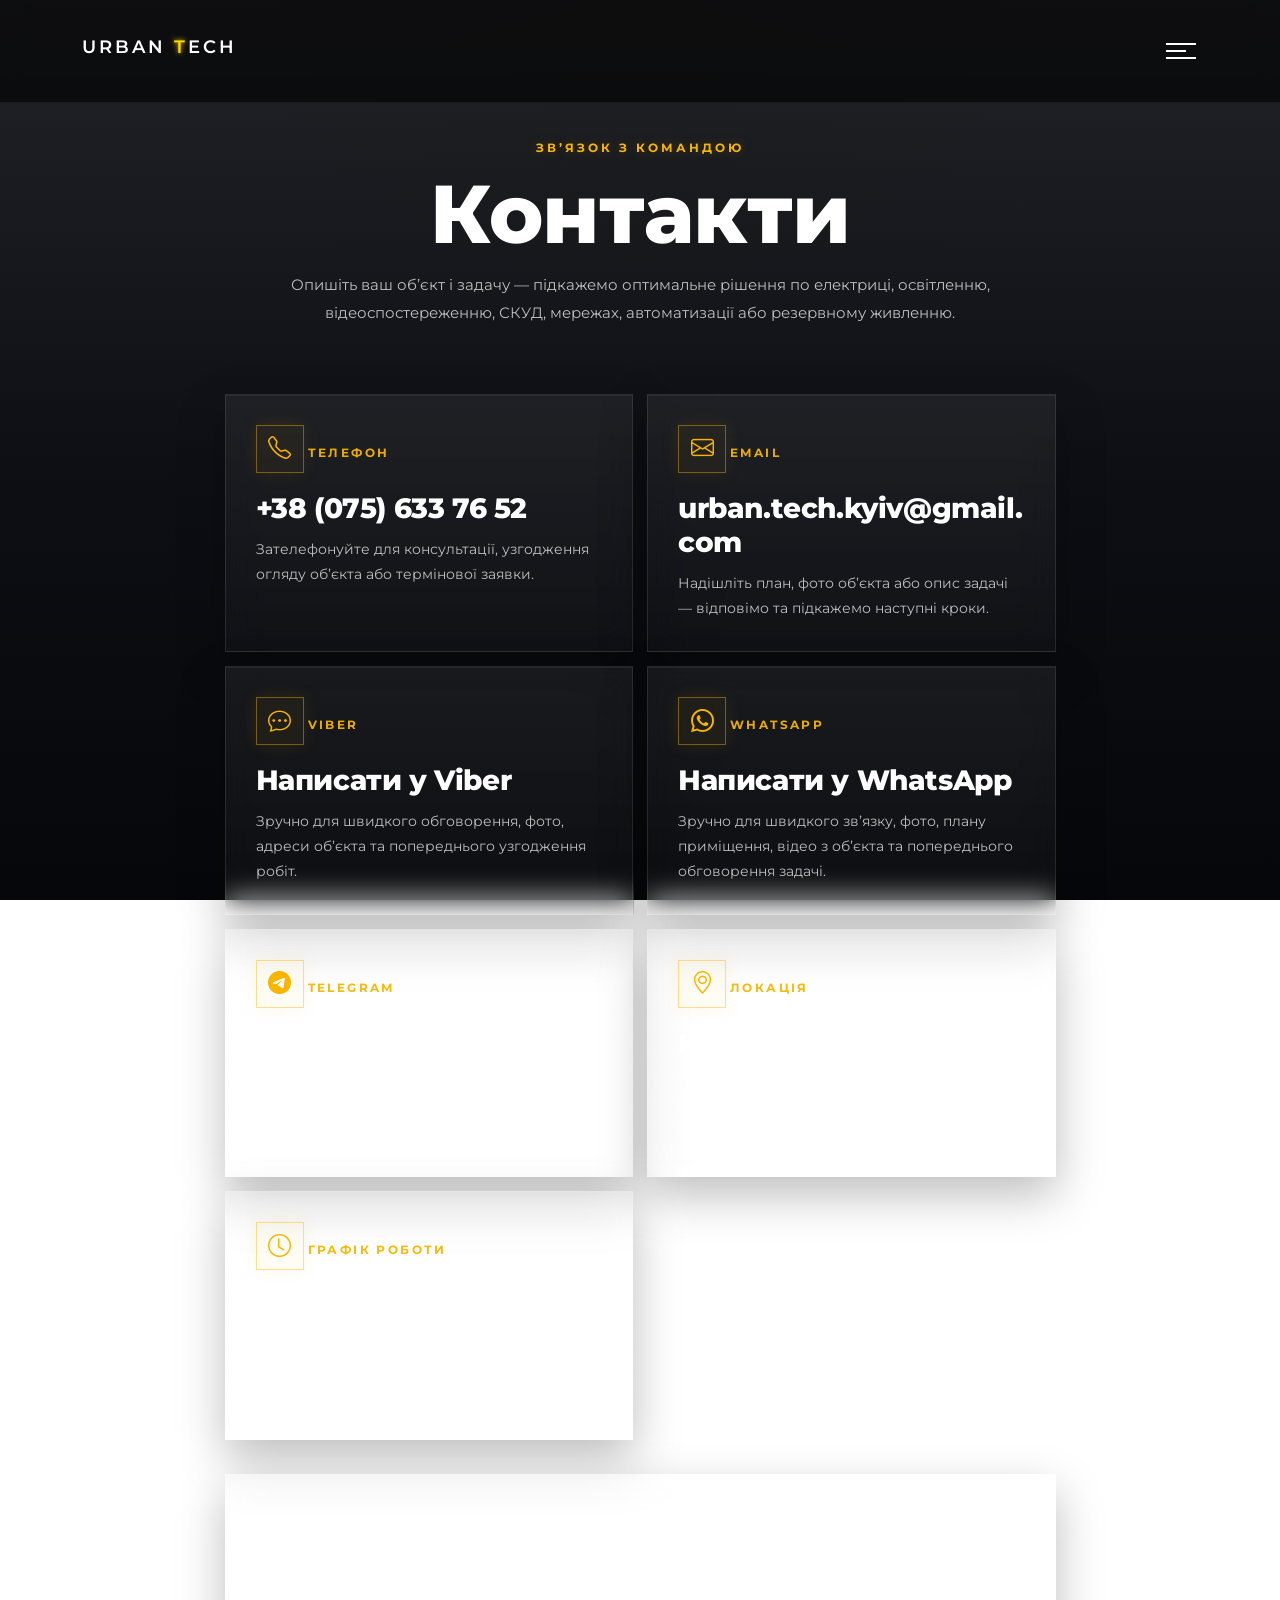
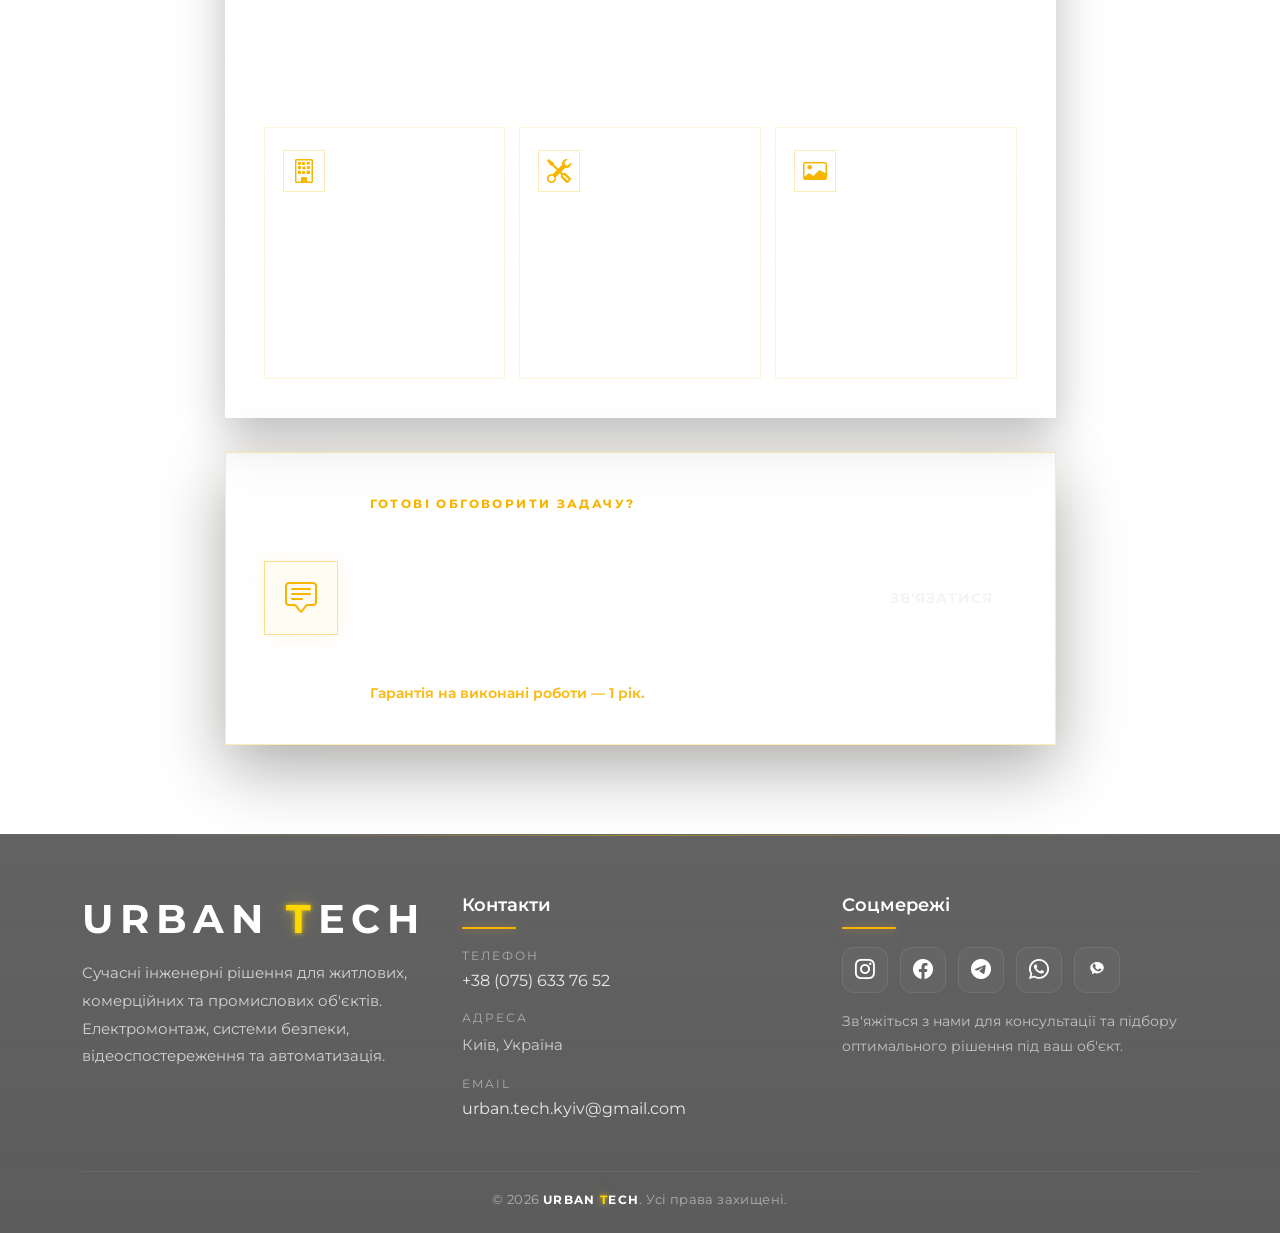
==== contacts.html @ b5782485 "Add files via upload" ====
<!doctype html>
<html lang="uk">

<head>
  <title>Контакти Urban Tech — електромонтаж, безпека, відео, СКУД у Києві</title>
  <meta charset="utf-8">
  <meta name="viewport" content="width=device-width, initial-scale=1, shrink-to-fit=no">
  <meta name="description" content="Контакти Urban Tech: телефон, Viber, WhatsApp, Telegram, email, графік роботи. Електромонтаж, освітлення, резервне живлення, відеоспостереження, СКУД, мережі у Києві та області.">
  <link rel="preconnect" href="https://fonts.googleapis.com">
  <link rel="preconnect" href="https://fonts.gstatic.com" crossorigin>
  <link href="https://fonts.googleapis.com/css2?family=Montserrat:ital,wght@0,100..900;1,100..900&display=swap" rel="stylesheet">
  <link rel="stylesheet" href="https://stackpath.bootstrapcdn.com/font-awesome/4.7.0/css/font-awesome.min.css">
  <link href="https://cdn.jsdelivr.net/npm/bootstrap@5.3.8/dist/css/bootstrap.min.css" rel="stylesheet"
    integrity="sha384-sRIl4kxILFvY47J16cr9ZwB07vP4J8+LH7qKQnuqkuIAvNWLzeN8tE5YBujZqJLB" crossorigin="anonymous">
  <link rel="stylesheet" href="https://cdn.jsdelivr.net/npm/bootstrap-icons@1.11.3/font/bootstrap-icons.min.css">
  <link rel="stylesheet" href="css/style.css">

  <script type="application/ld+json">
  {
    "@context": "https://schema.org",
    "@type": "ContactPage",
    "name": "Контакти Urban Tech",
    "description": "Контакти Urban Tech: електромонтаж, системи безпеки, відеоспостереження, СКУД, мережі та автоматизація у Києві та області.",
    "mainEntity": {
      "@type": "LocalBusiness",
      "name": "Urban Tech",
      "telephone": "+380756337652",
      "email": "urban.tech.kyiv@gmail.com",
      "areaServed": "Київ та область",
      "address": {
        "@type": "PostalAddress",
        "addressLocality": "Київ",
        "addressCountry": "UA"
      }
    }
  }
  </script>
</head>
<body class="hero-wrap contact-body">
  <!-- Preloader -->
  <div id="preloader">
    <a href="index.html" class="logo-text">URBAN <span class="highlight">T</span>ECH</a>
    <div class="loader"></div>

    <div class="preloader-text">Завантаження...</div>
    <div class="preloader-subtext">Дякуємо за очікування та довіру до нашого сервісу</div>
  </div>

  <nav id="ut-main-nav" role="navigation">
    <a href="#" class="js-ut-nav-toggle ut-nav-toggle active" aria-label="Закрити меню"><i></i></a>
    <div class="js-fullheight ut-table">
      <div class="ut-table-cell js-fullheight">
        <div class="row no-gutters">
          <div class="col-md-12 text-center">
            <a href="index.html" class="logo-text">URBAN <span class="highlight">T</span>ECH</a>
            <ul>
              <li><a href="index.html"><span>Головна</span></a></li>
              <li><a href="services.html"><span>Наші послуги</span></a></li>
              <li><a href="porady-zamovnyku.html"><span>Поради замовнику</span></a></li>
              <li><a href="#"><span>Прайс лист</span></a></li>
              <li><a href="faq.html"><span>FAQ</span></a></li>
              <li class="active"><a href="contacts.html"><span>Контакти</span></a></li>
            </ul>
          </div>
        </div>
      </div>
    </div>
  </nav>

  <header>
    <div class="container">
      <div class="ut-navbar">
        <a href="index.html" class="logo-text">URBAN <span class="highlight">T</span>ECH</a>
      </div>
      <a href="#" class="js-ut-nav-toggle ut-nav-toggle" aria-label="Відкрити меню"><i></i></a>
    </div>
  </header>

  <main class="contact-main">
    <section class="contact-hero-section">
      <div class="container">
        <div class="row justify-content-center">
          <div class="col-12 col-lg-10 col-xl-9 text-center hero-info-wrap services-info-wrap">
            <p class="services-kicker">Зв’язок з командою</p>
            <h1 class="services-title">Контакти</h1>
            <p class="services-lead">
              Опишіть ваш об’єкт і задачу — підкажемо оптимальне рішення по електриці, освітленню,
              відеоспостереженню, СКУД, мережах, автоматизації або резервному живленню.
            </p>
          </div>
        </div>
      </div>
    </section>

    <section class="contact-content-section">
      <div class="container">
        <div class="row justify-content-center">
          <div class="col-12 col-lg-10 col-xl-9">
            <div class="contact-grid">
              <a href="tel:+380756337652" class="contact-card glass-card">
                <div class="ut-card-icon"><i class="bi bi-telephone"></i></div>
                <span>Телефон</span>
                <h2>+38 (075) 633 76 52</h2>
                <p>Зателефонуйте для консультації, узгодження огляду об’єкта або термінової заявки.</p>
              </a>

              <a href="mailto:urban.tech.kyiv@gmail.com" class="contact-card glass-card">
                <div class="ut-card-icon"><i class="bi bi-envelope"></i></div>
                <span>Email</span>
                <h2>urban.tech.kyiv@gmail.com</h2>
                <p>Надішліть план, фото об’єкта або опис задачі — відповімо та підкажемо наступні кроки.</p>
              </a>

              <a href="viber://chat?number=%2B380756337652" class="contact-card glass-card">
                <div class="ut-card-icon"><i class="bi bi-chat-dots"></i></div>
                <span>Viber</span>
                <h2>Написати у Viber</h2>
                <p>Зручно для швидкого обговорення, фото, адреси об’єкта та попереднього узгодження робіт.</p>
              </a>

              <a href="https://wa.me/380756337652" class="contact-card glass-card">
                <div class="ut-card-icon"><i class="bi bi-whatsapp"></i></div>
                <span>WhatsApp</span>
                <h2>Написати у WhatsApp</h2>
                <p>Зручно для швидкого зв’язку, фото, плану приміщення, відео з об’єкта та попереднього обговорення задачі.</p>
              </a>

              <a href="https://t.me/" class="contact-card glass-card">
                <div class="ut-card-icon"><i class="bi bi-telegram"></i></div>
                <span>Telegram</span>
                <h2>Написати в Telegram</h2>
                <p>Можна коротко описати задачу і прикріпити фото, план приміщення або список потрібних робіт.</p>
              </a>

              <div class="contact-card glass-card">
                <div class="ut-card-icon"><i class="bi bi-geo-alt"></i></div>
                <span>Локація</span>
                <h2>Київ та область</h2>
                <p>Працюємо з житловими, комерційними, складськими, медичними та технічними об’єктами.</p>
              </div>

              <div class="contact-card glass-card">
                <div class="ut-card-icon"><i class="bi bi-clock"></i></div>
                <span>Графік роботи</span>
                <h2>Пн–Пт</h2>
                <p>Планові роботи, консультації та виїзди — за узгодженням. Сб–Нд — тільки термінові заявки або роботи за завчасним плануванням.</p>
              </div>
            </div>

            <div class="contact-prep-card glass-card">
              <div class="section-head text-center">
                <h2>Що написати для швидкої консультації</h2>
                <p>Чим більше вихідної інформації ви дасте, тим точніше ми підкажемо рішення, порядок робіт і приблизний обсяг.</p>
              </div>

              <div class="contact-prep-grid">
                <div>
                  <i class="bi bi-building"></i>
                  <h3>Тип об’єкта</h3>
                  <p>Квартира, будинок, офіс, магазин, склад, клініка або інше приміщення.</p>
                </div>
                <div>
                  <i class="bi bi-tools"></i>
                  <h3>Що потрібно зробити</h3>
                  <p>Електрика, освітлення, LED, відео, СКУД, мережі, ОС/ПС, Smart Home або резервне живлення.</p>
                </div>
                <div>
                  <i class="bi bi-card-image"></i>
                  <h3>Фото або план</h3>
                  <p>За можливості надішліть фото, план приміщення або короткий список побажань.</p>
                </div>
              </div>
            </div>

            <div class="ut-consult-card advice-cta-card">
              <div class="ut-consult-icon"><i class="bi bi-chat-square-text"></i></div>
              <div class="ut-consult-text">
                <span>Готові обговорити задачу?</span>
                <h2>Зв’яжіться з нами зручним способом</h2>
                <p>Підкажемо, що краще передбачити на вашому об’єкті та як зробити систему зручною в експлуатації.</p>
                <p class="ut-consult-note">Гарантія на виконані роботи — 1 рік.</p>
              </div>
              <div class="ut-consult-action">
                <a href="#" class="bttn-more bttn-more--clean" data-contact-open>Зв'язатися</a>
              </div>
            </div>

          </div>
        </div>
      </div>
    </section>
  </main>

  <div class="ut-contact-modal" id="utContactModal" aria-hidden="true">
    <div class="ut-contact-modal__backdrop" data-contact-close></div>
    <div class="ut-contact-modal__dialog" role="dialog" aria-modal="true" aria-labelledby="utContactTitle">
      <button type="button" class="ut-contact-modal__close" data-contact-close aria-label="Закрити">×</button>
      <p class="ut-contact-modal__kicker"><span class="brand-logo-text">URBAN <span class="highlight">T</span>ECH</span></p>
      <h2 id="utContactTitle">Зв'язатися з нами</h2>
      <p class="ut-contact-modal__lead">
        Напишіть або зателефонуйте — підкажемо оптимальне рішення під ваш об’єкт.
      </p>

      <div class="ut-contact-list">
        <a href="tel:+380756337652" class="ut-contact-item">
          <i class="bi bi-telephone"></i>
          <span><strong>Телефон</strong>+38 (075) 633 76 52</span>
        </a>
        <a href="mailto:urban.tech.kyiv@gmail.com" class="ut-contact-item">
          <i class="bi bi-envelope"></i>
          <span><strong>Email</strong>urban.tech.kyiv@gmail.com</span>
        </a>
        <a href="https://t.me/" class="ut-contact-item">
          <i class="bi bi-telegram"></i>
          <span><strong>Telegram</strong>Написати в Telegram</span>
        </a>
        <a href="https://wa.me/380756337652" class="ut-contact-item">
          <i class="bi bi-whatsapp"></i>
          <span><strong>WhatsApp</strong>Написати у WhatsApp</span>
        </a>
        <a href="viber://chat?number=%2B380756337652" class="ut-contact-item">
          <i class="bi bi-chat-dots"></i>
          <span><strong>Viber</strong>Написати у Viber</span>
        </a>
      </div>

      <p class="ut-contact-modal__note">Київ та область · Електромонтаж · Безпека · Автоматизація</p>
    </div>
  </div>

  <footer class="footer-urban text-white">
    <div class="container">
      <div class="row gy-4 align-items-start">

        <div class="col-12 col-lg-4">
          <div class="footer-brand-wrap">
            <h3 class="footer-brand mb-3"><span class="brand-logo-text">URBAN <span class="highlight">T</span>ECH</span></h3>
            <p class="footer-text mb-0">
              Сучасні інженерні рішення для житлових, комерційних та промислових об'єктів.
              Електромонтаж, системи безпеки, відеоспостереження та автоматизація.
            </p>
          </div>
        </div>

        <div class="col-12 col-md-6 col-lg-4">
          <h5 class="footer-title">Контакти</h5>

          <div class="footer-contact-item">
            <span class="footer-label">Телефон</span>
            <a href="tel:+380756337652" class="footer-link">+38 (075) 633 76 52</a>
          </div>

          <div class="footer-contact-item">
            <span class="footer-label">Адреса</span>
            <p class="footer-text mb-0">Київ, Україна</p>
          </div>

          <div class="footer-contact-item">
            <span class="footer-label">Email</span>
            <a href="mailto:urban.tech.kyiv@gmail.com" class="footer-link">urban.tech.kyiv@gmail.com</a>
          </div>
        </div>

        <div class="col-12 col-md-6 col-lg-4">
          <h5 class="footer-title">Соцмережі</h5>

          <div class="footer-socials">
            <a href="#" class="footer-social" aria-label="Instagram">
              <i class="bi bi-instagram"></i>
            </a>

            <a href="#" class="footer-social" aria-label="Facebook">
              <i class="bi bi-facebook"></i>
            </a>

            <a href="https://t.me/" class="footer-social" aria-label="Telegram">
              <i class="bi bi-telegram"></i>
            </a>

            <a href="https://wa.me/380756337652" class="footer-social" aria-label="WhatsApp">
              <i class="bi bi-whatsapp"></i>
            </a>

            <a href="viber://chat?number=%2B380756337652" class="footer-social footer-social--viber" aria-label="Viber">
              <svg class="viber-svg" viewBox="0 0 24 24" aria-hidden="true" focusable="false">
                <path d="M12 3.2c-4.1 0-7.4 2.8-7.4 6.3 0 1.8.9 3.4 2.3 4.5l-.5 2.6 2.8-1.4c.9.3 1.8.5 2.8.5 4.1 0 7.4-2.8 7.4-6.3S16.1 3.2 12 3.2Zm3.8 9.1c-.2.5-.9 1.1-1.5 1.2-.4.1-.9.1-2.5-.6-2.1-.9-3.5-3.1-3.6-3.2-.1-.1-.9-1.2-.9-2.3s.6-1.6.8-1.8c.2-.2.4-.3.6-.3h.5c.2 0 .4 0 .6.5.2.5.7 1.7.8 1.8.1.2.1.3 0 .5-.1.2-.2.3-.4.5-.2.2-.3.3-.2.5.1.2.6 1 1.2 1.5.8.7 1.5.9 1.8 1 .2.1.4.1.6-.1.2-.2.6-.7.8-1 .2-.2.4-.2.6-.1.2.1 1.5.7 1.7.8.3.2.3.3.3.4 0 .1 0 .4-.2.8Z" />
              </svg>
            </a>
          </div>

          <p class="footer-note mt-3 mb-0">
            Зв'яжіться з нами для консультації та підбору оптимального рішення під ваш об'єкт.
          </p>
        </div>

      </div>

      <div class="footer-bottom text-center">
        <p class="mb-0">
          © 2026 <span class="brand-logo-text brand-logo-text--inline">URBAN <span class="highlight">T</span>ECH</span>. Усі права захищені.
        </p>
      </div>
    </div>
  </footer>

  <script src="js/jquery.min.js"></script>
  <script src="js/popper.js"></script>
  <script src="js/bootstrap.min.js"></script>
  <script src="js/main.js"></script>
</body>

</html>
---- css/style.css ----
main{
  padding-top: clamp(70px,6vw,100px);
}
 
/* ### SERVICES-MENNU### */
.services-nav {
  width: 100%;
  margin: 0 auto 40px;
  padding: 0 20px;
}

.services-nav__inner {
  position: relative;
  display: flex;
  justify-content: center;
  flex-wrap: wrap;
  gap: 34px;
  padding: 0 0 18px;
}

/* затухающая нижняя линия */
.services-nav__inner::after {
  content: "";
  position: absolute;
  left: 50%;
  bottom: 0;
  transform: translateX(-50%);
  width: min(1100px, 100%);
  height: 1px;
  background: linear-gradient(
    90deg,
    rgba(255, 255, 255, 0) 0%,
    rgba(255, 255, 255, 0.08) 10%,
    rgba(255, 255, 255, 0.16) 22%,
    rgba(120, 170, 255, 0.28) 50%,
    rgba(255, 255, 255, 0.16) 78%,
    rgba(255, 255, 255, 0.08) 90%,
    rgba(255, 255, 255, 0) 100%
  );
  pointer-events: none;
}

.services-nav__link {
  position: relative;
  display: inline-block;
  padding: 0 0 8px;
  color: rgba(255, 255, 255, 0.72);
  text-decoration: none;
  font-size: 16px;
  line-height: 1.2;
  letter-spacing: 0.2px;
  transition: color 0.3s ease;
}

.services-nav__link:hover {
  color: #ffffff;
}

.services-nav__link::after {
  content: "";
  position: absolute;
  left: 50%;
  bottom: -18px;
  transform: translateX(-50%);
  width: 0;
  height: 2px;
  border-radius: 999px;
  background: linear-gradient(
    90deg,
    rgba(62, 166, 255, 0) 0%,
    #f8b500 50%,
    rgba(62, 166, 255, 0) 100%
  );
  box-shadow: 0 0 14px rgba(62, 166, 255, 0.25);
  transition: width 0.32s ease;
}

.services-nav__link:hover::after,
.services-nav__link.active::after {
  width: 120%;
}

.services-nav__link.active {
  color: #ffffff;
}

@media (max-width: 768px) {
  .services-nav {
    padding: 0 12px;
    margin-bottom: 28px;
  }

  .services-nav__inner {
    justify-content: flex-start;
    flex-wrap: nowrap;
    gap: 22px;
    overflow-x: auto;
    padding-bottom: 16px;
    scrollbar-width: none;
  }

  .services-nav__inner::-webkit-scrollbar {
    display: none;
  }

  .services-nav__link {
    white-space: nowrap;
    font-size: 14px;
  }
}

/* ###FOOTER###*/
.footer-urban {
  position: relative;
  padding: 60px 0 24px;
  background:
    linear-gradient(180deg, rgba(0, 0, 0, 0.616), rgba(2, 2, 2, 0.644));
  border-top: 1px solid rgba(255, 255, 255, 0.08);
  overflow: hidden;
}

.footer-urban::before {
  content: "";
  position: absolute;
  top: 0;
  left: 50%;
  transform: translateX(-50%);
  width: min(1100px, 100%);
  height: 1px;
  background: linear-gradient(
    90deg,
    rgba(248, 181, 0, 0) 0%,
    rgba(248, 181, 0, 0.1) 20%,
    rgba(248, 181, 0, 0.45) 50%,
    rgba(248, 181, 0, 0.1) 80%,
    rgba(248, 181, 0, 0) 100%
  );
}

.footer-brand {
  font-size: clamp(28px, 4vw, 40px);
  font-weight: 700;
  letter-spacing: 1px;
  margin: 0;
  color: #ffffff;
}

.footer-title {
  font-size: 18px;
  font-weight: 600;
  margin-bottom: 18px;
  color: #ffffff;
  position: relative;
}

.footer-title::after {
  content: "";
  display: block;
  width: 54px;
  height: 2px;
  margin-top: 10px;
  border-radius: 2px;
  background: #f8b500;
  box-shadow:
    0 0 8px rgba(248, 181, 0, 0.45),
    0 0 16px rgba(248, 181, 0, 0.2);
}

.footer-text {
  font-size: 15px;
  line-height: 1.85;
  color: rgba(255, 255, 255, 0.72);
}

.footer-contact-item {
  margin-bottom: 16px;
}

.footer-label {
  display: block;
  margin-bottom: 4px;
  font-size: 12px;
  letter-spacing: 2px;
  text-transform: uppercase;
  color: rgba(255, 255, 255, 0.48);
}

.footer-link {
  color: rgba(255, 255, 255, 0.86);
  text-decoration: none;
  transition: color 0.3s ease, text-shadow 0.3s ease;
}

.footer-link:hover {
  color: #f8b500;
  text-shadow: 0 0 8px rgba(248, 181, 0, 0.28);
}

.footer-socials {
  display: flex;
  flex-wrap: wrap;
  gap: 12px;
}

.footer-social {
  width: 46px;
  height: 46px;
  display: inline-flex;
  align-items: center;
  justify-content: center;
  border-radius: 12px;
  text-decoration: none;
  color: #ffffff;
  background: rgba(255, 255, 255, 0.03);
  border: 1px solid rgba(255, 255, 255, 0.08);
  transition:
    transform 0.35s ease,
    border-color 0.35s ease,
    box-shadow 0.35s ease,
    color 0.35s ease,
    background 0.35s ease;
}

.footer-social i {
  font-size: 20px;
}

.footer-social:hover {
  color: #f8b500;
  border-color: rgba(248, 181, 0, 0.4);
  background: rgba(248, 181, 0, 0.05);
  box-shadow:
    0 0 10px rgba(248, 181, 0, 0.16),
    0 0 24px rgba(248, 181, 0, 0.12);
  transform: translateY(-2px);
}

.footer-note {
  font-size: 14px;
  line-height: 1.8;
  color: rgba(255, 255, 255, 0.62);
  max-width: 360px;
}

.footer-bottom {
  margin-top: 34px;
  padding-top: 18px;
  border-top: 1px solid rgba(255, 255, 255, 0.06);
}

.footer-bottom p {
  font-size: 13px;
  letter-spacing: 0.4px;
  color: rgba(255, 255, 255, 0.5);
}

@media (max-width: 991.98px) {
  .footer-urban {
    padding: 48px 0 22px;
  }
}

@media (max-width: 767.98px) {
  .footer-urban {
    padding: 40px 0 20px;
  }

  .footer-brand {
    font-size: 30px;
  }

  .footer-title {
    margin-bottom: 14px;
  }

  .footer-text,
  .footer-note {
    font-size: 14px;
    line-height: 1.75;
  }

  .footer-social {
    width: 42px;
    height: 42px;
  }

  .footer-social i {
    font-size: 18px;
  }

  .footer-bottom {
    margin-top: 26px;
    padding-top: 16px;
  }
}
/* PRELOADER */
#preloader {
  position: fixed;
  top: 0;
  left: 0;
  width: 100%;
  height: 100%;
  background: #202020;
  display: flex;
  flex-direction: column;
  align-items: center;
  justify-content: center;
  z-index: 99999;
}

/* крутящийся кружок */
#preloader .loader {
  width: 55px;
  height: 55px;
  border: 4px solid rgba(255, 217, 0, 0.568);
  border-top: 4px solid #FFD700;
  border-radius: 50%;
  animation: spin 1.6s linear infinite;
  box-shadow: 0 0 10px #FFD700;
  margin-bottom: 20px;
}

/* текст загрузки */
#preloader .preloader-text {
  font-family: "Montserrat", Arial, sans-serif;
  font-size: 18px;
  color: #FFD700;
  letter-spacing: 2px;
  text-shadow: 0 0 6px #FFD700;
  margin-bottom: 6px;
}

/* маленький текст */
#preloader .preloader-subtext {
  font-family: "Montserrat", Arial, sans-serif;
  font-size: 12px;
  color: rgba(255, 255, 255, 0.6);
  text-align: center;
  max-width: 260px;
}

/* текст логотипа */
#preloader .logo-text {
  font-size: 40px;
  color: #fff;
  letter-spacing: 3px;
  font-weight: 600;
  position: relative;
  display: inline-block;
  margin-bottom: 6px;
  line-height: 1.5;
  font-family: "Montserrat", Arial, sans-serif;
  text-transform: uppercase;
  text-decoration: none;
  cursor: default;
}

/* легке світіння */
#preloader .logo-text .highlight {
  color: #FFD700;
  /* жовтий колір */
  text-shadow: 0 0 5px #FFD700;
  /* легке світіння */
}

/* анимация вращения */

@keyframes spin {
  0% {
    transform: rotate(0deg);
  }

  100% {
    transform: rotate(360deg);
  }
}




/*### Menu Virutal Page ###*/
#ut-main-nav {
  overflow-y: hidden;
  overflow-x: hidden;
  position: fixed;
  top: 0;
  bottom: 0;
  right: 0;
  padding: 0;
  width: 100%;
  height: 100%;
  background: rgba(0, 0, 0, 0.863);
  z-index: 20000;
  text-align: center;
  visibility: hidden;
  opacity: 0;
  -webkit-transition: all 0.8s cubic-bezier(0.175, 0.885, 0.32, 1.275);
  -moz-transition: all 0.8s cubic-bezier(0.175, 0.885, 0.32, 1.275);
  -ms-transition: all 0.8s cubic-bezier(0.175, 0.885, 0.32, 1.275);
  -o-transition: all 0.8s cubic-bezier(0.175, 0.885, 0.32, 1.275);
  transition: all 0.8s cubic-bezier(0.175, 0.885, 0.32, 1.275);
  -webkit-transform: scale(0.1);
  -moz-transform: scale(0);
  -ms-transform: scale(0);
  -o-transform: scale(0);
  transform: scale(0);
  box-shadow: inset 0 0 17px 8px rgba(255, 255, 255, 0.15);
}

#ut-main-nav .ut-table {
  display: table;
  width: 100%;
  height: 100%;
}

#ut-main-nav .ut-table .ut-table-cell {
  display: table-cell;
  vertical-align: middle;
}

#ut-main-nav .ut-nav-toggle {
  position: absolute;
  top: 40px;
  right: 40px;
  padding: 20px;
  height: 44px;
  width: 44px;
  line-height: 0;
  padding: 0 !important;
  visibility: hidden;
  opacity: 0;
  -webkit-transition: 0.3s;
  -o-transition: 0.3s;
  transition: 0.3s;
}

@media (prefers-reduced-motion: reduce) {
  #ut-main-nav .ut-nav-toggle {
    -webkit-transition: none;
    -o-transition: none;
    transition: none;
  }
}

#ut-main-nav .ut-nav-toggle i {
  top: 18px !important;
  left: 0 !important;
  margin: 0 !important;
  padding: 0 !important;
  line-height: 0;
  text-indent: 0;
}

#ut-main-nav .ut-nav-toggle.show {
  visibility: visible;
  opacity: 1;
}

#ut-main-nav .ut-nav-toggle:hover i::before,
#ut-main-nav .ut-nav-toggle:hover i::after {
  content: '';
  width: 40px;
  height: 2px;
  background: #fff;
  position: absolute;
  left: 0;
}

.menu-show #ut-main-nav {
  visibility: visible;
  opacity: 1;
  -webkit-transform: scale(1);
  -moz-transform: scale(1);
  -ms-transform: scale(1);
  -o-transform: scale(1);
  transform: scale(1);
}

#ut-main-nav .logo-text {
  font-size: 40px;
  color: #fff;
  letter-spacing: 3px;
  font-weight: 600;
  position: relative;
  display: inline-block;
  margin-bottom: 0;
  line-height: 1.5;
  font-family: "Montserrat", Arial, sans-serif;
  text-transform: uppercase;
  text-decoration: none;
  cursor: default;
}

#ut-main-nav .logo-text .highlight {
  color: #FFD700;
  /* жовтий колір */
  text-shadow: 0 0 5px #FFD700;
  /* легке світіння */
}

#ut-main-nav ul {
  padding: 0;
  margin: 0;
  display: block;
}

@media (max-width: 767.98px) {
  #ut-main-nav ul {
    padding: 20px 0 0 0;
  }
}

#ut-main-nav ul li {
  padding: 0;
  margin: 0;
  list-style: none;
  font-weight: 600;
  font-size: 20px;
  letter-spacing: 5px;
  text-transform: uppercase;
}

#ut-main-nav ul li a {
  display: block;
  color: white;
  padding: 4px 0;
  text-decoration: none;
  font-family: "Montserrat", Arial, sans-serif;
}

#ut-main-nav ul li a span {
  color: white;
  position: relative;
  padding: 0 10px;
  text-decoration: none;
  font-family: "Montserrat", Arial, sans-serif;
}

#ut-main-nav ul li a span small {
  position: absolute;
  bottom: 7px;
  left: -30px;
  font-size: 16px;
  color: rgba(255, 255, 255, 0.3);
  border-bottom: 1px solid rgba(255, 255, 255, 0.3);
}

#ut-main-nav ul li a:hover:not(.active) {
  transform: scale(1.1);
  /* Збільшення на 10% */
  transition: transform 0.3s ease;
  /* Плавний перехід */
}

#ut-main-nav ul li a:active,
#ut-main-nav ul li a:focus {
  outline: none;
  text-decoration: none;
}

#ut-main-nav ul li a:hover span:before,
#ut-main-nav ul li a:active span:before,
#ut-main-nav ul li a:focus span:before {
  visibility: visible;
  -webkit-transform: scaleX(1);
  -moz-transform: scaleX(1);
  -ms-transform: scaleX(1);
  -o-transform: scaleX(1);
  transform: scaleX(1);
}

#ut-main-nav ul li.active a span {
  color: #FFD700;
  /* жовтий колір */
  text-shadow: 0 0 5px #FFD700;
  /* легке світіння */
  outline: none;
  text-decoration: none;
  /*font-size: 13px;*/
}

#ut-main-nav ul li.active a span:before {
  background: #fec771;
  visibility: visible;
  -webkit-transform: scaleX(1);
  -moz-transform: scaleX(1);
  -ms-transform: scaleX(1);
  -o-transform: scaleX(1);
  transform: scaleX(1);
}

/*### Menu Virutal Page ###*/


header {
  padding: clamp(8px, 1.6vw, 18px) 0;
  position: absolute;
  top: 0;
  left: 0;
  right: 0;
  z-index: 9;
  margin: 0 auto;
  background-color: #00000098;
}

@media (max-width: 767.98px) {
  header {
    padding: 1em 0;
    position: absolute;
  }
}

footer {
  position: relative;
  z-index: 9;
}

/*NAVBAR-HEADER*/
header .ut-navbar {
  float: left;
  
}

@keyframes wave {

  0%,
  100% {
    transform: scale(1);
  }

  50% {
    transform: scale(1.4) rotateZ(3deg);
  }
}

header .ut-navbar .logo-text {
  font-size: 18px;
  color: #fff;
  letter-spacing: 3px;
  font-weight: 600;
  position: relative;
  display: inline-block;
  margin-bottom: 0;
  line-height: 1.5;
  font-family: "Montserrat", Arial, sans-serif;
  text-decoration: none;
  cursor: default;
}

header .ut-navbar .logo-text .highlight {
  color: #FFD700;
  /* жовтий колір */
  text-shadow: 0 0 5px #FFD700;
  /* легке світіння */
}

header .ut-navbar .logo-text span {
  display: inline-block;
  transform: scale(1);
  transition: transform 0.3s ease;
}

/*NAVBAR-HEADER*/
.ut-nav-toggle {
  cursor: pointer;
  text-decoration: none;
}

.ut-nav-toggle.active i::before,
.ut-nav-toggle.active i::after {
  background: #000;
}

.ut-nav-toggle.dark.active i::before,
.ut-nav-toggle.dark.active i::after {
  background: #000;
}

.ut-nav-toggle:hover,
.ut-nav-toggle:focus,
.ut-nav-toggle:active {
  outline: none;
  border-bottom: none !important;
}

.ut-nav-toggle i {
  position: relative;
  display: inline-block;
  width: 20px;
  height: 2px;
  color: #000;
  font: bold 14px/.4 Helvetica;
  text-transform: uppercase;
  text-indent: -55px;
  background: #fff;
  -webkit-transition: all .2s ease-out;
  -o-transition: all .2s ease-out;
  transition: all .2s ease-out;
}

.menu-show .ut-nav-toggle i {
  background: #fff;
  color: #fff;
}

.ut-nav-toggle i::before,
.ut-nav-toggle i::after {
  content: '';
  width: 30px;
  height: 2px;
  background: #fff;
  position: absolute;
  left: 0;
  -webkit-transition: 0.2s;
  -o-transition: 0.2s;
  transition: 0.2s;
}

.menu-show .ut-nav-toggle i::before,
.menu-show .ut-nav-toggle i::after {
  background: #fff;
}

@media (prefers-reduced-motion: reduce) {

  .ut-nav-toggle i::before,
  .ut-nav-toggle i::after {
    -webkit-transition: none;
    -o-transition: none;
    transition: none;
  }
}

.ut-nav-toggle.dark i {
  position: relative;
  color: #fff;
  background: #fff;
  -webkit-transition: all .2s ease-out;
  -o-transition: all .2s ease-out;
  transition: all .2s ease-out;
}

.ut-nav-toggle.dark i::before,
.ut-nav-toggle.dark i::after {
  background: #fff;
  -webkit-transition: 0.2s;
  -o-transition: 0.2s;
  transition: 0.2s;
}

@media (prefers-reduced-motion: reduce) {

  .ut-nav-toggle.dark i::before,
  .ut-nav-toggle.dark i::after {
    -webkit-transition: none;
    -o-transition: none;
    transition: none;
  }
}

.ut-nav-toggle i::before {
  top: -7px;
}

.ut-nav-toggle i::after {
  bottom: -7px;
}

.ut-nav-toggle:hover i::before {
  top: -10px;
}

.ut-nav-toggle:hover i::after {
  bottom: -10px;
}

.ut-nav-toggle.active i {
  background: transparent;
}

.ut-nav-toggle.active i::before {
  top: 0;
  -webkit-transform: rotateZ(45deg);
  -moz-transform: rotateZ(45deg);
  -ms-transform: rotateZ(45deg);
  -o-transform: rotateZ(45deg);
  transform: rotateZ(45deg);
}

.ut-nav-toggle.active i::after {
  bottom: 0;
  -webkit-transform: rotateZ(-45deg);
  -moz-transform: rotateZ(-45deg);
  -ms-transform: rotateZ(-45deg);
  -o-transform: rotateZ(-45deg);
  transform: rotateZ(-45deg);
}

.ut-nav-toggle {
  float: right;
  z-index: 1003;
  position: relative;
  top: 0;
  right: 0;
  display: block;
  margin: 0 auto;
  cursor: pointer;
  margin-top: 0;
}

@media (max-width: 767.98px) {
  .ut-nav-toggle {
    right: 10px;
    
  }
}

/*BG*/
.hero-wrap {

  background:
  linear-gradient(
  rgba(5,8,14,0.85),
  rgba(5,8,14,0.95)
  ),
  url("https://plus.unsplash.com/premium_photo-1682928136660-8cbeaf4941b2?q=80&w=1170&auto=format&fit=crop&ixlib=rb-4.1.0&ixid=M3wxMjA3fDB8MHxwaG90by1wYWdlfHx8fGVufDB8fHx8fA%3D%3D");
  
  background-size: cover;
  background-position: center;
  background-repeat: no-repeat;
}

.hero-wrap .desc h1 {
  font-size: 6vw;
  font-weight: 700;
  color: #fff;
  text-transform: uppercase;
}

.hero-wrap .desc h3 {
  color: rgba(255, 255, 255, 0.8);
  font-size: 18px;
}

.hero-wrap .title-desc { font-size: clamp(28px, 9vw, 42px); }
/* ========================= BUTTON ========================= */
.bttn-ctn {
  display: flex;
  justify-content: center;
  padding-top: clamp(16px, 3vw, 32px);
}

a.bttn-more {
  display: inline-block;
  font-size: clamp(0.7rem, 1.1vw, 1.1rem);
  padding: clamp(0.35rem, 0.8vw, 0.8rem) clamp(0.8rem, 1.8vw, 1.4rem);
  color: #f4f4f4;
  text-transform: uppercase;
  border: 2px solid #fff;
  position: relative;
  overflow: hidden;
  transition: 0.3s ease;
  text-decoration: none;
  white-space: nowrap;
  font-family: "Montserrat", Arial, sans-serif;
}

.bttn-more:hover {
  box-shadow: 1px 1px 25px 10px rgba(248, 161, 0, 0.35);
  border-color: #f8b500;
  color: #f8b500;
}

.bttn-more::before {
  content: "";
  position: absolute;
  top: 0;
  left: -120%;
  width: 100%;
  height: 100%;
  background: linear-gradient(120deg, transparent, #f8b500, transparent);
  transition: 0.65s ease;
}

.bttn-more:hover::before {
  left: 120%;
}




.hero-info-wrap {
  padding-top: 40px;
  padding-bottom: 40px;
}

.hero-main-title {
  margin: 0 0 22px;
  font-size: clamp(52px, 8vw, 120px);
  line-height: 0.95;
  font-weight: 700;
  letter-spacing: 1.5px;
  color: #f3f3f3;
  text-transform: uppercase;
}

.hero-subtitle {
  margin: 0 auto 18px;
  max-width: 980px;
  font-size: clamp(20px, 2vw, 34px);
  line-height: 1.45;
  font-weight: 600;
  color: #ffffff;
}

.hero-description {
  margin: 0 auto 16px;
  max-width: 980px;
  font-size: clamp(14px, 1.15vw, 18px);
  line-height: 1.95;
  color: rgba(255, 255, 255, 0.82);
}

.hero-description-secondary {
  max-width: 900px;
  color: rgba(255, 255, 255, 0.72);
}

.hero-divider-text {
  margin-top: 28px;
  margin-bottom: 34px;
  font-size: clamp(11px, 0.9vw, 14px);
  line-height: 1.8;
  letter-spacing: 4px;
  text-transform: uppercase;
  color: rgba(255, 255, 255, 0.68);
}

.hero-divider-text span {
  display: inline-block;
  margin: 0 10px;
  color: #f8b500;
  text-shadow: 0 0 8px rgba(248, 181, 0, 0.35);
}

.hero-advantages {
  margin-top: 10px;
  margin-bottom: 8px;
}

.hero-adv-item {
  height: 100%;
  padding: 18px 16px;
}

.hero-adv-item h3 {
  margin: 0 0 10px;
  font-size: clamp(16px, 1.1vw, 19px);
  line-height: 1.35;
  font-weight: 600;
  color: #ffffff;
}

.hero-adv-item p {
  margin: 0;
  font-size: clamp(13px, 1vw, 15px);
  line-height: 1.75;
  color: rgba(255, 255, 255, 0.68);
}

/* планшет */
@media (max-width: 991.98px) {
  .hero-info-wrap {
    padding-top: 24px;
    padding-bottom: 24px;
  }

  .hero-main-title {
    font-size: clamp(44px, 9vw, 80px);
    margin-bottom: 18px;
  }

  .hero-subtitle {
    font-size: clamp(18px, 2.3vw, 28px);
    margin-bottom: 14px;
  }

  .hero-description {
    font-size: 15px;
    line-height: 1.8;
    max-width: 850px;
  }

  .hero-divider-text {
    letter-spacing: 3px;
    margin-top: 24px;
    margin-bottom: 26px;
  }

  .hero-adv-item {
    padding: 14px 10px;
  }
}

/* телефон */
@media (max-width: 767.98px) {
  .hero-info-wrap {
    padding-top: 10px;
    padding-bottom: 16px;
  }

  .hero-main-title {
    font-size: clamp(34px, 12vw, 56px);
    line-height: 0.98;
    letter-spacing: 0.8px;
    margin-bottom: 14px;
  }

  .hero-subtitle {
    max-width: 100%;
    font-size: 17px;
    line-height: 1.5;
    margin-bottom: 14px;
    padding: 0 6px;
  }

  .hero-description {
    max-width: 100%;
    font-size: 14px;
    line-height: 1.75;
    margin-bottom: 12px;
    padding: 0 6px;
  }

  .hero-description-secondary {
    margin-bottom: 0;
  }

  .hero-divider-text {
    margin-top: 18px;
    margin-bottom: 18px;
    font-size: 11px;
    line-height: 1.9;
    letter-spacing: 1.8px;
    padding: 0 10px;
  }

  .hero-divider-text span {
    margin: 0 5px;
  }

  .hero-advantages {
    margin-top: 4px;
    margin-bottom: 0;
  }

  .hero-adv-item {
    padding: 10px 0;
  }

  .hero-adv-item h3 {
    font-size: 16px;
    margin-bottom: 8px;
  }

  .hero-adv-item p {
    font-size: 13px;
    line-height: 1.65;
    max-width: 320px;
    margin: 0 auto;
  }
}

/* дуже маленькі екрани */
@media (max-width: 479.98px) {
  .hero-main-title {
    font-size: 32px;
  }

  .hero-subtitle {
    font-size: 16px;
  }

  .hero-description {
    font-size: 13.5px;
    line-height: 1.7;
  }

  .hero-divider-text {
    font-size: 10px;
    letter-spacing: 1.4px;
  }

  .hero-adv-item h3 {
    font-size: 15px;
  }

  .hero-adv-item p {
    font-size: 12.5px;
  }
}
/* низькі екрани (по висоті) */
@media (max-height: 950px) {

  .hero-info-wrap {
    padding-top: 18px;
    padding-bottom: 18px;
  }

  .hero-main-title {
    font-size: clamp(40px, 6vw, 80px);
    margin-bottom: 16px;
  }

  .hero-subtitle {
    font-size: clamp(18px, 1.8vw, 24px);
    margin-bottom: 12px;
  }

  .hero-description {
    font-size: clamp(13px, 0.95vw, 16px);
    line-height: 1.65;
    margin-bottom: 10px;
  }

  .hero-divider-text {
    margin-top: 18px;
    margin-bottom: 18px;
    font-size: 11px;
    letter-spacing: 2px;
  }

  .hero-adv-item {
    padding: 10px 8px;
  }

  .hero-adv-item h3 {
    font-size: 15px;
    margin-bottom: 6px;
  }

  .hero-adv-item p {
    font-size: 13px;
    line-height: 1.6;
  }

}
/* =========================================================
   URBAN TECH — ДОПРАЦЮВАННЯ ГОЛОВНОЇ, SERVICES, MODAL
   Стиль залишений у темній premium-гамі сайту: чорний / золото / glass blur
========================================================= */
:root {
  --ut-gold: #f8b500;
  --ut-gold-soft: rgba(248, 181, 0, 0.38);
  --ut-white: #ffffff;
  --ut-muted: rgba(255, 255, 255, 0.68);
  --ut-muted-strong: rgba(255, 255, 255, 0.82);
  --ut-card: rgba(255, 255, 255, 0.045);
  --ut-card-border: rgba(255, 255, 255, 0.1);
  --ut-dark: #05070c;
}

html {
  scroll-behavior: smooth;
}

body {
  font-family: "Montserrat", Arial, sans-serif;
  color: var(--ut-white);
  background-color: #020408;
}

main {
  padding-top: clamp(76px, 6vw, 104px);
  position: relative;
  z-index: 1;
}

header {
  backdrop-filter: blur(12px);
  -webkit-backdrop-filter: blur(12px);
  border-bottom: 1px solid rgba(255, 255, 255, 0.06);
}

header .container {
  display: flex;
  align-items: center;
  justify-content: space-between;
}

header .ut-navbar {
  float: none;
  min-width: 0;
}

header .ut-navbar .logo-text {
  max-width: calc(100vw - 98px);
  overflow: hidden;
  text-overflow: ellipsis;
  white-space: nowrap;
  font-size: clamp(15px, 2.3vw, 18px);
}

#ut-main-nav .logo-text {
  font-size: clamp(28px, 6vw, 40px);
  max-width: 92vw;
  word-break: keep-all;
}

#ut-main-nav ul li {
  font-size: clamp(15px, 3.7vw, 20px);
  letter-spacing: clamp(2px, 1vw, 5px);
  line-height: 1.55;
}

#ut-main-nav ul li a {
  padding: 7px 12px;
}

.hero-wrap {
  background:
    linear-gradient(180deg, rgba(3, 5, 10, 0.88) 0%, rgba(3, 5, 10, 0.96) 52%, rgba(1, 2, 5, 0.98) 100%),
    radial-gradient(circle at 50% 0%, rgba(248, 181, 0, 0.10), rgba(248, 181, 0, 0) 38%),
    url("https://plus.unsplash.com/premium_photo-1682928136660-8cbeaf4941b2?q=80&w=1170&auto=format&fit=crop&ixlib=rb-4.1.0&ixid=M3wxMjA3fDB8MHxwaG90by1wYWdlfHx8fGVufDB8fHx8fA%3D%3D");
  background-size: cover;
  background-position: center top;
  background-repeat: no-repeat;
  background-attachment: fixed;
}

.home-hero-section {
  padding-bottom: clamp(40px, 6vw, 78px);
}

.hero-info-wrap {
  padding-top: clamp(32px, 5vw, 58px);
  padding-bottom: clamp(28px, 5vw, 54px);
}

.hero-main-title {
  text-shadow: 0 18px 46px rgba(0, 0, 0, 0.55);
}

.hero-description {
  text-wrap: pretty;
}

.hero-adv-item {
  position: relative;
  min-height: 142px;
  border-left: 1px solid rgba(248, 181, 0, 0.28);
  border-right: 1px solid rgba(255, 255, 255, 0.08);
  background: linear-gradient(180deg, rgba(255, 255, 255, 0.025), rgba(255, 255, 255, 0));
}

.hero-actions {
  display: flex;
  flex-wrap: wrap;
  justify-content: center;
  align-items: center;
  gap: 12px;
  padding-top: clamp(18px, 3vw, 32px);
}

.bttn-more {
  border-width: 1px !important;
  letter-spacing: 1px;
  font-weight: 700;
  min-height: 32px;
}

.bttn-more--gold {
  border-color: rgba(248, 181, 0, 0.72) !important;
  background: linear-gradient(180deg, rgba(248, 181, 0, 0.22), rgba(248, 181, 0, 0.08));
}

.bttn-more--clean {
  border-color: rgba(255, 255, 255, 0.72) !important;
  background: rgba(255, 255, 255, 0.02);
}

.bttn-more:focus-visible,
.services-nav__link:focus-visible,
.ut-contact-modal__close:focus-visible,
.ut-contact-item:focus-visible,
.footer-social:focus-visible {
  outline: 2px solid rgba(248, 181, 0, 0.75);
  outline-offset: 3px;
}

/* Головна — блок "Що ми виконуємо" */
.home-work-section {
  position: relative;
  padding: clamp(56px, 7vw, 92px) 0 clamp(62px, 8vw, 98px);
  background:
    linear-gradient(180deg, rgba(0, 0, 0, 0.2), rgba(0, 0, 0, 0.62)),
    rgba(0, 0, 0, 0.48);
  border-top: 1px solid rgba(255, 255, 255, 0.045);
}

.home-work-section::before {
  content: "";
  position: absolute;
  top: 0;
  left: 50%;
  transform: translateX(-50%);
  width: min(920px, 86vw);
  height: 1px;
  background: linear-gradient(90deg, rgba(248, 181, 0, 0), rgba(248, 181, 0, 0.45), rgba(248, 181, 0, 0));
}

.section-head h2,
.services-title {
  margin: 0 0 14px;
  color: #ffffff;
  font-size: clamp(34px, 5vw, 54px);
  line-height: 1.05;
  font-weight: 800;
  letter-spacing: -1px;
}

.section-head p,
.services-lead {
  margin: 0 auto;
  max-width: 780px;
  font-size: clamp(14px, 1.2vw, 17px);
  line-height: 1.85;
  color: rgba(255, 255, 255, 0.72);
}

.home-services-grid {
  display: grid;
  grid-template-columns: repeat(4, minmax(0, 1fr));
  gap: 14px;
  margin-top: clamp(28px, 4vw, 42px);
}

.home-service-card,
.glass-card {
  border: 1px solid var(--ut-card-border);
  background:
    linear-gradient(180deg, rgba(255, 255, 255, 0.065), rgba(255, 255, 255, 0.026));
  box-shadow:
    0 18px 44px rgba(0, 0, 0, 0.26),
    inset 0 1px 0 rgba(255, 255, 255, 0.06);
  backdrop-filter: blur(14px);
  -webkit-backdrop-filter: blur(14px);
}

.home-service-card {
  min-height: 134px;
  padding: 22px 18px;
  border-color: rgba(248, 181, 0, 0.18) rgba(255, 255, 255, 0.08) rgba(255, 255, 255, 0.08) rgba(248, 181, 0, 0.32);
  transition: transform 0.28s ease, border-color 0.28s ease, box-shadow 0.28s ease;
}

.home-service-card:hover {
  transform: translateY(-4px);
  border-color: rgba(248, 181, 0, 0.42);
  box-shadow: 0 24px 58px rgba(0, 0, 0, 0.34), 0 0 22px rgba(248, 181, 0, 0.08);
}

.home-service-card h3,
.service-info-card h3 {
  margin: 0 0 10px;
  color: #ffffff;
  font-size: clamp(16px, 1.3vw, 19px);
  line-height: 1.35;
  font-weight: 700;
}

.home-service-card p,
.service-info-card p,
.service-hero-card p,
.services-cta p {
  margin: 0;
  color: rgba(255, 255, 255, 0.7);
  font-size: 14px;
  line-height: 1.78;
}

/* Services */
.services-main {
  padding-bottom: clamp(50px, 7vw, 86px);
}

.services-intro-section {
  padding-bottom: 8px;
}

.services-info-wrap {
  padding-bottom: 20px;
}

.services-kicker,
.service-label,
.ut-contact-modal__kicker,
.services-cta span {
  display: inline-block;
  margin-bottom: 14px;
  color: var(--ut-gold);
  font-size: 12px;
  line-height: 1.4;
  letter-spacing: 3px;
  text-transform: uppercase;
  font-weight: 700;
  text-shadow: 0 0 12px rgba(248, 181, 0, 0.22);
}

.services-title {
  font-size: clamp(42px, 7vw, 82px);
}

.services-nav {
  width: 100%;
  margin: clamp(26px, 4vw, 42px) auto 0;
  padding: 0;
}

.services-nav__inner {
  position: relative;
  display: flex;
  justify-content: center;
  flex-wrap: wrap;
  gap: 12px;
  padding: 0 0 22px;
}

.services-nav__inner::after {
  content: "";
  position: absolute;
  left: 50%;
  bottom: 0;
  transform: translateX(-50%);
  width: min(1000px, 100%);
  height: 1px;
  background: linear-gradient(90deg, rgba(248, 181, 0, 0), rgba(255, 255, 255, 0.14), rgba(248, 181, 0, 0.32), rgba(255, 255, 255, 0.14), rgba(248, 181, 0, 0));
  pointer-events: none;
}

button.services-nav__link {
  appearance: none;
  -webkit-appearance: none;
  border: 1px solid rgba(255, 255, 255, 0.09);
  border-radius: 999px;
  background: rgba(255, 255, 255, 0.035);
  color: rgba(255, 255, 255, 0.72);
  cursor: pointer;
  padding: 11px 16px 12px;
  font-family: "Montserrat", Arial, sans-serif;
  font-size: clamp(13px, 1vw, 15px);
  font-weight: 650;
  line-height: 1.2;
  letter-spacing: 0.15px;
  transition: color 0.28s ease, border-color 0.28s ease, background 0.28s ease, transform 0.28s ease, box-shadow 0.28s ease;
}

button.services-nav__link::after {
  bottom: -23px;
  height: 2px;
  background: linear-gradient(90deg, rgba(248, 181, 0, 0), #f8b500 50%, rgba(248, 181, 0, 0));
  box-shadow: 0 0 16px rgba(248, 181, 0, 0.35);
}

button.services-nav__link:hover,
button.services-nav__link.active {
  color: #ffffff;
  border-color: rgba(248, 181, 0, 0.45);
  background: rgba(248, 181, 0, 0.08);
  box-shadow: 0 12px 34px rgba(0, 0, 0, 0.24);
  transform: translateY(-1px);
}

.services-content-section {
  padding-top: clamp(20px, 4vw, 38px);
}

.service-panel {
  display: none;
  animation: utPanelFade 0.35s ease both;
}

.service-panel.active {
  display: block;
}

@keyframes utPanelFade {
  from {
    opacity: 0;
    transform: translateY(10px);
  }
  to {
    opacity: 1;
    transform: translateY(0);
  }
}

.service-hero-card {
  position: relative;
  overflow: hidden;
  padding: clamp(26px, 4vw, 42px);
  border-radius: 22px;
  border-color: rgba(248, 181, 0, 0.22);
}

.service-hero-card::after {
  content: "";
  position: absolute;
  top: -80px;
  right: -110px;
  width: 240px;
  height: 240px;
  border-radius: 50%;
  background: radial-gradient(circle, rgba(248, 181, 0, 0.16), rgba(248, 181, 0, 0) 68%);
  pointer-events: none;
}

.service-hero-card h2,
.services-cta h2 {
  margin: 0 0 14px;
  color: #ffffff;
  font-size: clamp(28px, 4vw, 48px);
  line-height: 1.12;
  font-weight: 800;
  letter-spacing: -0.6px;
}

.service-hero-card p {
  max-width: 820px;
  color: rgba(255, 255, 255, 0.76);
  font-size: clamp(14px, 1.15vw, 17px);
}

.service-card-grid {
  display: grid;
  grid-template-columns: repeat(2, minmax(0, 1fr));
  gap: 14px;
  margin-top: 14px;
}

.service-info-card {
  min-height: 168px;
  padding: 24px 22px;
  border-radius: 18px;
  transition: transform 0.28s ease, border-color 0.28s ease, box-shadow 0.28s ease;
}

.service-info-card:hover {
  transform: translateY(-3px);
  border-color: rgba(248, 181, 0, 0.34);
  box-shadow: 0 22px 50px rgba(0, 0, 0, 0.28), 0 0 20px rgba(248, 181, 0, 0.07);
}

.services-cta {
  margin-top: clamp(20px, 4vw, 34px);
  padding: clamp(24px, 4vw, 36px);
  border-radius: 22px;
  display: flex;
  align-items: center;
  justify-content: space-between;
  gap: 22px;
  border-color: rgba(248, 181, 0, 0.24);
}

.services-cta h2 {
  font-size: clamp(24px, 3vw, 38px);
}

.services-cta .bttn-more {
  flex: 0 0 auto;
}

/* Contact modal */
.ut-contact-modal {
  position: fixed;
  inset: 0;
  z-index: 50000;
  display: flex;
  align-items: center;
  justify-content: center;
  padding: 18px;
  visibility: hidden;
  opacity: 0;
  transition: opacity 0.25s ease, visibility 0.25s ease;
}

.ut-contact-modal.is-open {
  visibility: visible;
  opacity: 1;
}

.ut-contact-modal__backdrop {
  position: absolute;
  inset: 0;
  background: rgba(0, 0, 0, 0.74);
  backdrop-filter: blur(8px);
  -webkit-backdrop-filter: blur(8px);
}

.ut-contact-modal__dialog {
  position: relative;
  width: min(520px, 100%);
  max-height: min(680px, calc(100vh - 36px));
  overflow-y: auto;
  padding: clamp(26px, 5vw, 40px);
  border-radius: 24px;
  border: 1px solid rgba(248, 181, 0, 0.24);
  background:
    radial-gradient(circle at 85% 0%, rgba(248, 181, 0, 0.14), rgba(248, 181, 0, 0) 36%),
    linear-gradient(180deg, rgba(22, 24, 30, 0.96), rgba(5, 6, 10, 0.96));
  box-shadow: 0 28px 90px rgba(0, 0, 0, 0.62);
  transform: translateY(12px) scale(0.98);
  transition: transform 0.25s ease;
}

.ut-contact-modal.is-open .ut-contact-modal__dialog {
  transform: translateY(0) scale(1);
}

.ut-contact-modal__close {
  position: absolute;
  top: 14px;
  right: 16px;
  width: 40px;
  height: 40px;
  border: 1px solid rgba(255, 255, 255, 0.08);
  border-radius: 50%;
  background: rgba(255, 255, 255, 0.04);
  color: #ffffff;
  font-size: 28px;
  line-height: 1;
  cursor: pointer;
  transition: border-color 0.25s ease, color 0.25s ease, transform 0.25s ease;
}

.ut-contact-modal__close:hover {
  color: var(--ut-gold);
  border-color: rgba(248, 181, 0, 0.42);
  transform: rotate(90deg);
}

.ut-contact-modal h2 {
  margin: 0 42px 12px 0;
  color: #ffffff;
  font-size: clamp(26px, 5vw, 40px);
  line-height: 1.1;
  font-weight: 800;
}

.ut-contact-modal__lead,
.ut-contact-modal__note {
  margin: 0;
  color: rgba(255, 255, 255, 0.66);
  font-size: 14px;
  line-height: 1.75;
}

.ut-contact-list {
  display: grid;
  gap: 10px;
  margin: 24px 0 18px;
}

.ut-contact-item {
  display: flex;
  align-items: center;
  gap: 14px;
  padding: 14px;
  border-radius: 16px;
  border: 1px solid rgba(255, 255, 255, 0.08);
  background: rgba(255, 255, 255, 0.035);
  color: rgba(255, 255, 255, 0.78);
  text-decoration: none;
  transition: border-color 0.25s ease, background 0.25s ease, transform 0.25s ease, color 0.25s ease;
}

.ut-contact-item:hover {
  color: #ffffff;
  border-color: rgba(248, 181, 0, 0.36);
  background: rgba(248, 181, 0, 0.06);
  transform: translateY(-2px);
}

.ut-contact-item i {
  width: 42px;
  height: 42px;
  flex: 0 0 42px;
  display: inline-flex;
  align-items: center;
  justify-content: center;
  border-radius: 13px;
  background: rgba(248, 181, 0, 0.10);
  color: var(--ut-gold);
  font-size: 19px;
}

.ut-contact-item strong {
  display: block;
  margin-bottom: 2px;
  color: #ffffff;
  font-size: 13px;
  letter-spacing: 1.6px;
  text-transform: uppercase;
}

body.contact-modal-open {
  overflow: hidden;
}

.footer-social--viber .viber-svg {
  width: 22px;
  height: 22px;
  fill: currentColor;
}

/* Adaptive */
@media (max-width: 991.98px) {
  .home-services-grid {
    grid-template-columns: repeat(2, minmax(0, 1fr));
  }

  .services-cta {
    align-items: flex-start;
    flex-direction: column;
  }
}

@media (max-width: 767.98px) {
  main {
    padding-top: 74px;
  }

  header {
    padding: 12px 0;
  }

  .hero-wrap {
    background-attachment: scroll;
  }

  .hero-info-wrap {
    padding-top: 24px;
  }

  .hero-adv-item {
    min-height: auto;
    margin-bottom: 10px;
    padding: 16px 14px;
    border: 1px solid rgba(248, 181, 0, 0.16);
    background: rgba(255, 255, 255, 0.025);
  }

  .hero-actions {
    gap: 10px;
  }

  .hero-actions .bttn-more,
  .services-cta .bttn-more {
    width: min(320px, 100%);
    text-align: center;
    padding: 12px 14px;
  }

  .home-services-grid,
  .service-card-grid {
    grid-template-columns: 1fr;
  }

  .home-service-card,
  .service-info-card {
    min-height: auto;
  }

  .services-nav {
    margin-top: 24px;
    width: calc(100% + 24px);
    margin-left: -12px;
    margin-right: -12px;
  }

  .services-nav__inner {
    justify-content: flex-start;
    flex-wrap: nowrap;
    gap: 10px;
    overflow-x: auto;
    padding: 0 12px 20px;
    scroll-snap-type: x proximity;
    scrollbar-width: none;
  }

  .services-nav__inner::-webkit-scrollbar {
    display: none;
  }

  button.services-nav__link {
    flex: 0 0 auto;
    white-space: nowrap;
    scroll-snap-align: start;
    padding: 11px 14px;
  }

  .services-nav__inner::after {
    width: calc(100% - 24px);
  }

  .service-hero-card,
  .services-cta {
    border-radius: 18px;
  }

  .section-head h2,
  .services-title {
    letter-spacing: -0.5px;
  }

  .ut-contact-modal {
    align-items: flex-end;
    padding: 10px;
  }

  .ut-contact-modal__dialog {
    width: 100%;
    border-radius: 22px;
  }
}

@media (max-width: 479.98px) {
  header .ut-navbar .logo-text {
    letter-spacing: 2px;
  }

  .hero-actions .bttn-more {
    width: 100%;
    max-width: 280px;
  }

  .home-work-section {
    padding-top: 46px;
  }

  .section-head p,
  .services-lead,
  .service-hero-card p,
  .home-service-card p,
  .service-info-card p {
    font-size: 13.5px;
    line-height: 1.72;
  }

  .ut-contact-item {
    padding: 12px;
  }

  .ut-contact-item i {
    width: 38px;
    height: 38px;
    flex-basis: 38px;
  }
}

/* =========================================================
   FIX 08.05 — позиція burger у header + адаптивність меню послуг
========================================================= */
header .container {
  display: flex !important;
  align-items: center !important;
  justify-content: space-between !important;
  gap: 16px;
}

header .ut-navbar {
  float: none !important;
  flex: 0 1 auto;
  min-width: 0;
}

header > .container > .ut-nav-toggle {
  float: none !important;
  position: relative !important;
  top: auto !important;
  right: auto !important;
  display: inline-flex !important;
  align-items: center;
  justify-content: center;
  flex: 0 0 44px;
  width: 44px;
  height: 44px;
  margin: 0 0 0 auto !important;
  padding: 0 !important;
}

header > .container > .ut-nav-toggle i {
  margin: 0 !important;
  text-indent: 0;
}

@media (min-width: 1200px) {
  .services-nav__inner {
    gap: 12px;
  }

  button.services-nav__link {
    padding-left: 15px;
    padding-right: 15px;
  }
}

@media (max-width: 1199.98px) {
  .services-nav {
    width: calc(100% + 28px);
    margin-left: -14px;
    margin-right: -14px;
    overflow: hidden;
  }

  .services-nav__inner {
    justify-content: flex-start !important;
    flex-wrap: nowrap !important;
    gap: 10px !important;
    overflow-x: auto;
    overflow-y: hidden;
    padding: 0 14px 22px !important;
    scroll-snap-type: x proximity;
    -webkit-overflow-scrolling: touch;
    scrollbar-width: none;
  }

  .services-nav__inner::-webkit-scrollbar {
    display: none;
  }

  .services-nav__inner::after {
    width: calc(100% - 28px);
  }

  button.services-nav__link {
    flex: 0 0 auto;
    white-space: nowrap;
    scroll-snap-align: start;
    padding: 10px 14px 11px;
    font-size: 14px;
  }
}

@media (max-width: 575.98px) {
  header .container {
    padding-left: 16px;
    padding-right: 16px;
  }

  header > .container > .ut-nav-toggle {
    flex-basis: 40px;
    width: 40px;
    height: 40px;
  }

  .services-nav {
    width: calc(100% + 20px);
    margin-left: -10px;
    margin-right: -10px;
  }

  .services-nav__inner {
    padding-left: 10px !important;
    padding-right: 10px !important;
  }

  .services-nav__inner::after {
    width: calc(100% - 20px);
  }
}

/* =========================================================
   FIX 08.05 v3 — фінальні правки по побажанням
========================================================= */

/* HEADER — вирівнювання burger вправо */
header .container {
  position: relative;
  display: flex !important;
  align-items: center !important;
  justify-content: space-between !important;
  gap: 16px;
}

header .ut-navbar {
  flex: 1 1 auto;
  min-width: 0;
}

header .ut-navbar .logo-text {
  display: inline-block;
  padding-right: 64px;
}

header > .container > .ut-nav-toggle {
  position: absolute !important;
  top: 50% !important;
  right: 12px !important;
  left: auto !important;
  transform: translateY(-50%);
  float: none !important;
  display: inline-flex !important;
  align-items: center;
  justify-content: center;
  width: 44px;
  height: 44px;
  margin: 0 !important;
  padding: 0 !important;
  z-index: 1100;
}

header > .container > .ut-nav-toggle i {
  margin: 0 !important;
  text-indent: -55px;
}

/* Головна — верхні блоки як у "Що ми виконуємо" */
.hero-advantages {
  margin-top: 14px;
  margin-bottom: 12px;
}

.hero-adv-item {
  position: relative;
  min-height: 134px;
  height: 100%;
  padding: 22px 18px !important;
  border: 1px solid rgba(248, 181, 0, 0.18) !important;
  border-left-color: rgba(248, 181, 0, 0.32) !important;
  border-right-color: rgba(255, 255, 255, 0.08) !important;
  background: linear-gradient(180deg, rgba(255, 255, 255, 0.065), rgba(255, 255, 255, 0.026)) !important;
  box-shadow: 0 18px 44px rgba(0, 0, 0, 0.26), inset 0 1px 0 rgba(255, 255, 255, 0.06);
  backdrop-filter: blur(14px);
  -webkit-backdrop-filter: blur(14px);
  transition: transform 0.28s ease, border-color 0.28s ease, box-shadow 0.28s ease;
}

.hero-adv-item:hover {
  transform: translateY(-4px);
  border-color: rgba(248, 181, 0, 0.42) !important;
  box-shadow: 0 24px 58px rgba(0, 0, 0, 0.34), 0 0 22px rgba(248, 181, 0, 0.08);
}

/* Кнопка зв'язатися — постійне м'яке блимання */
.hero-actions [data-contact-open],
.services-cta [data-contact-open] {
  position: relative;
  overflow: visible;
  border-color: rgba(248, 181, 0, 0.78) !important;
  background: linear-gradient(180deg, rgba(248, 181, 0, 0.22), rgba(248, 181, 0, 0.08)) !important;
  color: #ffffff !important;
  animation: utContactPulse 2.1s ease-in-out infinite;
}

.hero-actions [data-contact-open]::after,
.services-cta [data-contact-open]::after {
  content: "";
  position: absolute;
  inset: -4px;
  border-radius: inherit;
  border: 1px solid rgba(248, 181, 0, 0.22);
  opacity: 0;
  animation: utContactRing 2.1s ease-in-out infinite;
  pointer-events: none;
}

@keyframes utContactPulse {
  0%, 100% {
    box-shadow: 0 10px 24px rgba(0, 0, 0, 0.2), 0 0 0 0 rgba(248, 181, 0, 0.34);
    transform: translateY(0);
  }
  50% {
    box-shadow: 0 14px 34px rgba(0, 0, 0, 0.24), 0 0 16px rgba(248, 181, 0, 0.24), 0 0 0 7px rgba(248, 181, 0, 0);
    transform: translateY(-1px);
  }
}

@keyframes utContactRing {
  0% {
    opacity: 0;
    transform: scale(0.98);
  }
  35% {
    opacity: 0.55;
  }
  100% {
    opacity: 0;
    transform: scale(1.08);
  }
}

/* Services — меню категорій тільки текстом, без капсул */
.services-nav {
  width: 100% !important;
  margin-left: 0 !important;
  margin-right: 0 !important;
  overflow-x: auto;
  overflow-y: hidden;
  text-align: center;
  scrollbar-width: none;
  -webkit-overflow-scrolling: touch;
}

.services-nav::-webkit-scrollbar {
  display: none;
}

.services-nav__inner {
  position: relative;
  display: inline-flex !important;
  flex-wrap: nowrap !important;
  align-items: center;
  justify-content: center;
  gap: clamp(16px, 2vw, 26px) !important;
  min-width: 100%;
  padding: 0 14px 20px !important;
  margin: 0 auto;
}

.services-nav__inner::after {
  left: 50%;
  bottom: 0;
  transform: translateX(-50%);
  width: 100%;
  max-width: none;
}

button.services-nav__link,
.services-nav__link {
  flex: 0 0 auto;
  appearance: none;
  -webkit-appearance: none;
  background: transparent !important;
  border: 0 !important;
  border-radius: 0 !important;
  box-shadow: none !important;
  white-space: nowrap;
  padding: 0 0 12px !important;
  color: rgba(255, 255, 255, 0.7) !important;
  font-weight: 650;
  transform: none !important;
}

button.services-nav__link::after,
.services-nav__link::after {
  bottom: -2px;
  height: 2px;
}

button.services-nav__link:hover,
button.services-nav__link.active,
.services-nav__link:hover,
.services-nav__link.active {
  background: transparent !important;
  border-color: transparent !important;
  box-shadow: none !important;
  color: #ffffff !important;
  transform: none !important;
}

/* Services — блоки квадратні */
.service-hero-card,
.service-info-card,
.services-cta {
  border-radius: 0 !important;
}

/* Адаптивність services меню */
@media (max-width: 1199.98px) {
  .services-nav {
    text-align: left;
  }

  .services-nav__inner {
    justify-content: flex-start;
    min-width: max-content;
    gap: 18px !important;
    padding-left: 12px !important;
    padding-right: 12px !important;
  }
}

@media (max-width: 767.98px) {
  .hero-adv-item {
    min-height: auto;
    padding: 18px 16px !important;
  }

  header .ut-navbar .logo-text {
    padding-right: 54px;
  }

  .services-nav {
    margin-top: 22px;
  }

  .services-nav__inner {
    gap: 16px !important;
    padding-bottom: 18px !important;
  }

  button.services-nav__link,
  .services-nav__link {
    font-size: 14px;
    padding-bottom: 10px !important;
  }
}

@media (max-width: 575.98px) {
  header .container {
    padding-left: 16px;
    padding-right: 16px;
  }

  header > .container > .ut-nav-toggle {
    right: 16px !important;
    width: 40px;
    height: 40px;
  }

  header .ut-navbar .logo-text {
    padding-right: 50px;
  }

  .services-nav__inner {
    gap: 14px !important;
    padding-left: 10px !important;
    padding-right: 10px !important;
  }

  .service-hero-card,
  .service-info-card,
  .services-cta {
    border-radius: 0 !important;
  }
}

/* =========================================================
   FIX 08.05 v4 — кнопки, premium animation, однаковий header
========================================================= */

/* Header: однакова позиція лого і burger на головній та services */
header {
  min-height: 66px;
}

header .container {
  position: relative !important;
  display: flex !important;
  align-items: center !important;
  justify-content: space-between !important;
  min-height: 66px;
}

header .ut-navbar {
  float: none !important;
  flex: 1 1 auto !important;
  min-width: 0;
}

header .ut-navbar .logo-text {
  display: inline-block;
  margin: 0 !important;
  padding-right: 72px;
}

header > .container > .ut-nav-toggle {
  position: absolute !important;
  top: 50% !important;
  right: 12px !important;
  left: auto !important;
  transform: translateY(-50%) !important;
  float: none !important;
  display: inline-flex !important;
  align-items: center !important;
  justify-content: center !important;
  width: 44px !important;
  height: 44px !important;
  margin: 0 !important;
  padding: 0 !important;
  z-index: 1200 !important;
}

header > .container > .ut-nav-toggle i {
  margin: 0 !important;
}

/* Вимикаємо старий shine, який виходив за межі кнопки і перекривав текст */
.hero-actions .bttn-more::before,
.services-cta .bttn-more::before {
  display: none !important;
}

.hero-actions .bttn-more,
.services-cta .bttn-more {
  overflow: hidden !important;
  isolation: isolate;
}

/* Звичайна кнопка — спокійна, без авто-блимання */
.hero-actions .bttn-more:not([data-contact-open]),
.services-cta .bttn-more:not([data-contact-open]) {
  background: linear-gradient(180deg, rgba(248, 181, 0, 0.18), rgba(248, 181, 0, 0.055)) !important;
  border-color: rgba(248, 181, 0, 0.62) !important;
  box-shadow: none !important;
}

/* Кнопка "Зв'язатися" — преміальна авто-анімація тільки для неї */
.hero-actions [data-contact-open],
.services-cta [data-contact-open] {
  position: relative;
  color: #ffffff !important;
  border-color: rgba(248, 181, 0, 0.86) !important;
  background:
    linear-gradient(115deg,
      rgba(248, 181, 0, 0.10) 0%,
      rgba(248, 181, 0, 0.26) 34%,
      rgba(255, 255, 255, 0.16) 48%,
      rgba(248, 181, 0, 0.20) 61%,
      rgba(248, 181, 0, 0.08) 100%) !important;
  background-size: 240% 100% !important;
  box-shadow:
    0 0 0 1px rgba(248, 181, 0, 0.16),
    0 12px 30px rgba(0, 0, 0, 0.28),
    0 0 18px rgba(248, 181, 0, 0.15) !important;
  animation: utPremiumContactGlow 2.8s ease-in-out infinite !important;
}

/* При hover не ламаємо авто-анімацію */
.hero-actions [data-contact-open]:hover,
.services-cta [data-contact-open]:hover {
  color: #ffffff !important;
  border-color: rgba(248, 181, 0, 1) !important;
  box-shadow:
    0 0 0 1px rgba(248, 181, 0, 0.24),
    0 14px 34px rgba(0, 0, 0, 0.34),
    0 0 24px rgba(248, 181, 0, 0.22) !important;
}

@keyframes utPremiumContactGlow {
  0%, 100% {
    background-position: 0% 50%;
    box-shadow:
      0 0 0 1px rgba(248, 181, 0, 0.14),
      0 12px 30px rgba(0, 0, 0, 0.28),
      0 0 14px rgba(248, 181, 0, 0.12);
  }
  45% {
    background-position: 100% 50%;
    box-shadow:
      0 0 0 1px rgba(248, 181, 0, 0.30),
      0 16px 40px rgba(0, 0, 0, 0.34),
      0 0 30px rgba(248, 181, 0, 0.34);
  }
  70% {
    background-position: 70% 50%;
    box-shadow:
      0 0 0 1px rgba(248, 181, 0, 0.18),
      0 12px 30px rgba(0, 0, 0, 0.28),
      0 0 18px rgba(248, 181, 0, 0.16);
  }
}

/* Прибираємо попереднє зовнішнє кільце, щоб нічого не вилазило з кнопки */
.hero-actions [data-contact-open]::after,
.services-cta [data-contact-open]::after {
  content: none !important;
  display: none !important;
}

/* Services menu — текстом, без капсул, без кривого переносу */
.services-nav {
  width: 100% !important;
  max-width: 100% !important;
  margin-left: 0 !important;
  margin-right: 0 !important;
  overflow-x: auto !important;
  overflow-y: hidden !important;
  text-align: center;
  scrollbar-width: none;
  -webkit-overflow-scrolling: touch;
}

.services-nav::-webkit-scrollbar {
  display: none;
}

.services-nav__inner {
  display: inline-flex !important;
  align-items: center !important;
  justify-content: center !important;
  flex-wrap: nowrap !important;
  gap: clamp(18px, 2.2vw, 30px) !important;
  min-width: max-content !important;
  padding: 0 16px 20px !important;
}

button.services-nav__link,
.services-nav__link {
  flex: 0 0 auto !important;
  background: transparent !important;
  border: 0 !important;
  border-radius: 0 !important;
  box-shadow: none !important;
  white-space: nowrap !important;
  transform: none !important;
  padding: 0 0 12px !important;
}

button.services-nav__link:hover,
button.services-nav__link.active,
.services-nav__link:hover,
.services-nav__link.active {
  background: transparent !important;
  border-color: transparent !important;
  box-shadow: none !important;
  transform: none !important;
}

/* На широких екранах меню services стоїть рівно по центру */
@media (min-width: 1200px) {
  .services-nav__inner {
    min-width: 100% !important;
  }
}

/* На планшетах/мобільних — один горизонтальний ряд зі скролом */
@media (max-width: 1199.98px) {
  .services-nav {
    text-align: left !important;
  }

  .services-nav__inner {
    justify-content: flex-start !important;
  }
}

@media (max-width: 575.98px) {
  header .ut-navbar .logo-text {
    padding-right: 56px;
  }

  header > .container > .ut-nav-toggle {
    right: 16px !important;
    width: 40px !important;
    height: 40px !important;
  }
}

/* =========================================================
   FIX 08.05 v5 — shine hover + JS auto-shine + square blocks + brand logo text
========================================================= */

/* Brand text everywhere like logo */
.brand-logo-text {
  display: inline-block;
  font-family: "Montserrat", Arial, sans-serif;
  font-weight: 700;
  letter-spacing: 0.18em;
  text-transform: uppercase;
  color: #ffffff;
  line-height: 1.2;
  white-space: nowrap;
}

.brand-logo-text .highlight {
  color: #FFD700;
  text-shadow:
    0 0 5px #FFD700,
    0 0 14px rgba(255, 215, 0, 0.42),
    0 0 26px rgba(255, 215, 0, 0.18);
}

.brand-logo-text--inline {
  font-size: 0.95em;
  letter-spacing: 0.12em;
  vertical-align: baseline;
}

.hero-main-title .brand-logo-text--hero {
  font-size: inherit;
  font-weight: inherit;
  letter-spacing: 0.16em;
  text-shadow: 0 18px 46px rgba(0, 0, 0, 0.55);
}

.footer-brand .brand-logo-text,
.ut-contact-modal__kicker .brand-logo-text {
  letter-spacing: 0.16em;
}

.footer-bottom .brand-logo-text {
  font-size: 0.94em;
  letter-spacing: 0.11em;
}

/* Square modal and blocks */
.ut-contact-modal__dialog,
.ut-contact-modal__close,
.ut-contact-item,
.ut-contact-item i,
.hero-adv-item,
.home-service-card,
.glass-card,
.service-hero-card,
.service-info-card,
.services-cta {
  border-radius: 0 !important;
}

/* Button shine settings */
.hero-actions .bttn-more,
.services-cta .bttn-more {
  position: relative;
  overflow: hidden !important;
  isolation: isolate;
}

/* Return shine on "Переглянути послуги" only on hover */
.hero-actions .bttn-more:not([data-contact-open])::before,
.services-cta .bttn-more:not([data-contact-open])::before {
  content: "" !important;
  display: block !important;
  position: absolute;
  top: 0;
  left: -125%;
  width: 56%;
  height: 100%;
  background: linear-gradient(120deg, transparent 0%, rgba(248, 181, 0, 0.72) 45%, rgba(255, 255, 255, 0.28) 50%, rgba(248, 181, 0, 0.45) 58%, transparent 100%);
  transform: skewX(-18deg);
  transition: left 0.72s ease !important;
  pointer-events: none;
  z-index: 0;
}

.hero-actions .bttn-more:not([data-contact-open]):hover::before,
.services-cta .bttn-more:not([data-contact-open]):hover::before {
  left: 130%;
}

/* Contact button: JS controls variables; no hover needed */
.hero-actions [data-contact-open].bttn-more,
.services-cta [data-contact-open].bttn-more {
  color: #ffffff !important;
  border-color: rgba(248, 181, 0, 0.92) !important;
  background:
    linear-gradient(115deg,
      rgba(248, 181, 0, 0.10) 0%,
      rgba(248, 181, 0, 0.24) 32%,
      rgba(255, 255, 255, 0.13) 49%,
      rgba(248, 181, 0, 0.22) 62%,
      rgba(248, 181, 0, 0.08) 100%) !important;
  background-size: 245% 100% !important;
  background-position: var(--ut-contact-bg-x, 0%) 50% !important;
  box-shadow:
    0 0 0 1px rgba(248, 181, 0, 0.18),
    0 12px 30px rgba(0, 0, 0, 0.28),
    0 0 28px rgba(248, 181, 0, var(--ut-contact-glow, 0.18)) !important;
  animation: none !important;
}

.hero-actions [data-contact-open].bttn-more.ut-contact-js-shine::before,
.services-cta [data-contact-open].bttn-more.ut-contact-js-shine::before {
  content: "" !important;
  display: block !important;
  position: absolute;
  top: 0;
  left: 0;
  width: 56%;
  height: 100%;
  background: linear-gradient(120deg, transparent 0%, rgba(255, 255, 255, 0.18) 34%, rgba(255, 217, 0, 0.58) 50%, rgba(255, 255, 255, 0.22) 63%, transparent 100%);
  transform: translateX(var(--ut-contact-shine-x, -130%)) skewX(-18deg);
  transition: none !important;
  pointer-events: none;
  z-index: 0;
}

.hero-actions [data-contact-open].bttn-more:hover,
.services-cta [data-contact-open].bttn-more:hover {
  border-color: rgba(255, 215, 0, 1) !important;
  box-shadow:
    0 0 0 1px rgba(248, 181, 0, 0.28),
    0 14px 34px rgba(0, 0, 0, 0.34),
    0 0 34px rgba(248, 181, 0, 0.34) !important;
}

/* Respect reduced motion */
@media (prefers-reduced-motion: reduce) {
  .hero-actions [data-contact-open].bttn-more,
  .services-cta [data-contact-open].bttn-more {
    --ut-contact-bg-x: 50%;
    --ut-contact-glow: 0.18;
  }
}

@media (max-width: 575.98px) {
  .hero-main-title .brand-logo-text--hero {
    letter-spacing: 0.10em;
  }

  .brand-logo-text--inline {
    letter-spacing: 0.08em;
  }
}


/* =========================================================
   FIX v6 — сучасна преміальна CTA-анімація + правила логотипу
========================================================= */

/* Контентний текст Urban Tech — звичайний, стилізація лишається в логотипі, шапках блоків та footer */
.hero-subtitle .brand-logo-text,
.section-head p .brand-logo-text {
  font: inherit;
  letter-spacing: inherit;
  text-transform: none;
  color: inherit;
  text-shadow: none;
}

.hero-subtitle .brand-logo-text .highlight,
.section-head p .brand-logo-text .highlight {
  color: inherit;
  text-shadow: none;
}

/* Hover-переливання для звичайної кнопки "Переглянути послуги" */
.hero-actions .bttn-more:not([data-contact-open]),
.services-cta .bttn-more:not([data-contact-open]) {
  position: relative;
  overflow: hidden !important;
  isolation: isolate;
  background: linear-gradient(180deg, rgba(248, 181, 0, 0.18), rgba(248, 181, 0, 0.055)) !important;
  border-color: rgba(248, 181, 0, 0.62) !important;
  box-shadow: none !important;
}

.hero-actions .bttn-more:not([data-contact-open])::before,
.services-cta .bttn-more:not([data-contact-open])::before {
  content: "" !important;
  display: block !important;
  position: absolute;
  inset: 0 auto 0 -125%;
  width: 58%;
  height: 100%;
  background: linear-gradient(120deg,
    transparent 0%,
    rgba(248, 181, 0, 0.64) 42%,
    rgba(255, 255, 255, 0.30) 50%,
    rgba(248, 181, 0, 0.38) 58%,
    transparent 100%);
  transform: skewX(-18deg);
  transition: left 0.72s ease !important;
  pointer-events: none;
  z-index: -1;
}

.hero-actions .bttn-more:not([data-contact-open]):hover::before,
.services-cta .bttn-more:not([data-contact-open]):hover::before {
  left: 130%;
}

/* "Зв'язатися" — сучасний JS-керований premium glow без старого різкого shine */
.hero-actions [data-contact-open].bttn-more,
.services-cta [data-contact-open].bttn-more {
  --ut-cta-x: 22%;
  --ut-cta-angle: 115deg;
  --ut-cta-glow: 0.16;
  --ut-cta-spot: 0.12;

  position: relative;
  overflow: hidden !important;
  isolation: isolate;
  color: #ffffff !important;
  border: 1px solid rgba(248, 181, 0, 0.72) !important;
  background:
    radial-gradient(120% 170% at var(--ut-cta-x) 50%,
      rgba(248, 181, 0, var(--ut-cta-spot)) 0%,
      rgba(248, 181, 0, 0.055) 42%,
      rgba(248, 181, 0, 0) 72%),
    linear-gradient(180deg, rgba(255, 255, 255, 0.075), rgba(255, 255, 255, 0.018)),
    rgba(23, 20, 13, 0.84) !important;
  box-shadow:
    inset 0 1px 0 rgba(255, 255, 255, 0.12),
    inset 0 -1px 0 rgba(248, 181, 0, 0.13),
    0 12px 34px rgba(0, 0, 0, 0.34),
    0 0 26px rgba(248, 181, 0, var(--ut-cta-glow)) !important;
  animation: none !important;
  transition:
    transform 0.28s ease,
    border-color 0.28s ease,
    box-shadow 0.28s ease,
    background 0.28s ease;
}

.hero-actions [data-contact-open].bttn-more::before,
.services-cta [data-contact-open].bttn-more::before {
  content: "" !important;
  display: block !important;
  position: absolute;
  inset: 1px;
  background:
    linear-gradient(105deg,
      rgba(255, 255, 255, 0) 0%,
      rgba(255, 255, 255, 0.045) 34%,
      rgba(248, 181, 0, 0.13) 50%,
      rgba(255, 255, 255, 0.05) 64%,
      rgba(255, 255, 255, 0) 100%);
  opacity: 0.82;
  transform: translateX(calc(var(--ut-cta-x) - 50%));
  transition: none !important;
  pointer-events: none;
  z-index: -1;
}

.hero-actions [data-contact-open].bttn-more::after,
.services-cta [data-contact-open].bttn-more::after {
  content: "" !important;
  display: block !important;
  position: absolute;
  inset: 0;
  border: 1px solid transparent;
  background:
    linear-gradient(var(--ut-cta-angle),
      rgba(255, 255, 255, 0.08),
      rgba(248, 181, 0, 0.84),
      rgba(255, 255, 255, 0.10)) border-box;
  -webkit-mask:
    linear-gradient(#fff 0 0) padding-box,
    linear-gradient(#fff 0 0);
  -webkit-mask-composite: xor;
  mask-composite: exclude;
  opacity: 0.72;
  pointer-events: none;
  z-index: 1;
}

.hero-actions [data-contact-open].bttn-more:hover,
.services-cta [data-contact-open].bttn-more:hover {
  transform: translateY(-2px);
  border-color: rgba(255, 215, 0, 0.96) !important;
  box-shadow:
    inset 0 1px 0 rgba(255, 255, 255, 0.14),
    inset 0 -1px 0 rgba(248, 181, 0, 0.18),
    0 16px 42px rgba(0, 0, 0, 0.38),
    0 0 34px rgba(248, 181, 0, 0.26) !important;
}

/* Квадратні popup та картки */
.ut-contact-modal__dialog,
.ut-contact-modal__close,
.ut-contact-item,
.ut-contact-item i,
.hero-adv-item,
.home-service-card,
.glass-card,
.service-hero-card,
.service-info-card,
.services-cta {
  border-radius: 0 !important;
}

/* Лого-стиль у шапках блоків та footer */
.brand-logo-text .highlight,
.logo-text .highlight {
  color: #FFD700;
  text-shadow:
    0 0 5px rgba(255, 215, 0, 0.86),
    0 0 15px rgba(255, 215, 0, 0.28);
}

/* =========================================================
   FIX v7 — яскравіше premium переливання кнопки "Зв'язатися"
========================================================= */
.hero-actions [data-contact-open].bttn-more,
.services-cta [data-contact-open].bttn-more {
  --ut-cta-glow: 0.30;
  --ut-cta-spot: 0.24;
  border-color: rgba(255, 213, 74, 0.92) !important;
  background:
    radial-gradient(125% 180% at var(--ut-cta-x) 50%,
      rgba(255, 211, 76, var(--ut-cta-spot)) 0%,
      rgba(248, 181, 0, 0.16) 38%,
      rgba(248, 181, 0, 0.035) 72%),
    linear-gradient(180deg, rgba(255, 255, 255, 0.115), rgba(255, 255, 255, 0.022)),
    rgba(28, 22, 10, 0.92) !important;
  box-shadow:
    inset 0 1px 0 rgba(255, 255, 255, 0.18),
    inset 0 -1px 0 rgba(255, 214, 80, 0.22),
    0 14px 34px rgba(0, 0, 0, 0.36),
    0 0 18px rgba(248, 181, 0, calc(var(--ut-cta-glow) * 0.72)),
    0 0 42px rgba(248, 181, 0, calc(var(--ut-cta-glow) * 0.46)) !important;
}

.hero-actions [data-contact-open].bttn-more::before,
.services-cta [data-contact-open].bttn-more::before {
  background:
    linear-gradient(105deg,
      rgba(255, 255, 255, 0) 0%,
      rgba(255, 255, 255, 0.075) 30%,
      rgba(255, 222, 104, 0.30) 50%,
      rgba(255, 255, 255, 0.08) 68%,
      rgba(255, 255, 255, 0) 100%);
  opacity: 0.95;
}

.hero-actions [data-contact-open].bttn-more::after,
.services-cta [data-contact-open].bttn-more::after {
  background:
    linear-gradient(var(--ut-cta-angle),
      rgba(255, 255, 255, 0.16),
      rgba(255, 214, 72, 1),
      rgba(248, 181, 0, 0.92),
      rgba(255, 255, 255, 0.16)) border-box;
  opacity: 0.92;
}

.hero-actions [data-contact-open].bttn-more:hover,
.services-cta [data-contact-open].bttn-more:hover {
  border-color: rgba(255, 226, 109, 1) !important;
  box-shadow:
    inset 0 1px 0 rgba(255, 255, 255, 0.22),
    inset 0 -1px 0 rgba(255, 214, 80, 0.28),
    0 18px 46px rgba(0, 0, 0, 0.40),
    0 0 24px rgba(248, 181, 0, 0.34),
    0 0 56px rgba(248, 181, 0, 0.24) !important;
}


/* =========================================================
   FIX v8 — відступи між верхніми блоками на мобільній версії
========================================================= */
@media (max-width: 767.98px) {
  .hero-advantages {
    --bs-gutter-y: 18px;
    row-gap: 18px;
  }

  .hero-advantages > [class*="col-"] {
    margin-bottom: 18px;
  }

  .hero-advantages > [class*="col-"]:last-child {
    margin-bottom: 0;
  }
}

@media (max-width: 479.98px) {
  .hero-advantages {
    --bs-gutter-y: 16px;
    row-gap: 16px;
  }

  .hero-advantages > [class*="col-"] {
    margin-bottom: 16px;
  }
}

/* =========================================================
   ADD v9 — нові блоки головної: процес, об'єкти, переваги, CTA
========================================================= */
.ut-home-extra-section {
  position: relative;
  padding: clamp(54px, 7vw, 88px) 0;
  background: linear-gradient(180deg, rgba(0, 0, 0, 0.48), rgba(0, 0, 0, 0.62));
  border-top: 1px solid rgba(255, 255, 255, 0.045);
  overflow: hidden;
}

.ut-home-extra-section::before {
  content: "";
  position: absolute;
  top: 0;
  left: 50%;
  transform: translateX(-50%);
  width: min(900px, 86vw);
  height: 1px;
  background: linear-gradient(90deg, rgba(248, 181, 0, 0), rgba(248, 181, 0, 0.42), rgba(248, 181, 0, 0));
  pointer-events: none;
}

.home-process-section,
.home-why-section {
  background:
    radial-gradient(circle at 50% 0%, rgba(248, 181, 0, 0.055), rgba(248, 181, 0, 0) 42%),
    linear-gradient(180deg, rgba(0, 0, 0, 0.50), rgba(0, 0, 0, 0.64));
}

.home-objects-section {
  background:
    radial-gradient(circle at 12% 10%, rgba(255, 255, 255, 0.035), rgba(255, 255, 255, 0) 34%),
    linear-gradient(180deg, rgba(0, 0, 0, 0.62), rgba(0, 0, 0, 0.55));
}

.ut-process-grid,
.ut-objects-grid,
.ut-why-grid {
  display: grid;
  gap: 14px;
  margin-top: clamp(28px, 4vw, 42px);
}

.ut-process-grid {
  grid-template-columns: repeat(4, minmax(0, 1fr));
}

.ut-objects-grid {
  grid-template-columns: repeat(3, minmax(0, 1fr));
}

.ut-why-grid {
  grid-template-columns: repeat(5, minmax(0, 1fr));
}

.ut-extra-card {
  position: relative;
  min-height: 190px;
  padding: 24px 20px;
  border: 1px solid rgba(248, 181, 0, 0.18);
  border-left-color: rgba(248, 181, 0, 0.32);
  border-right-color: rgba(255, 255, 255, 0.08);
  background: linear-gradient(180deg, rgba(255, 255, 255, 0.062), rgba(255, 255, 255, 0.024));
  box-shadow:
    0 18px 44px rgba(0, 0, 0, 0.26),
    inset 0 1px 0 rgba(255, 255, 255, 0.06);
  backdrop-filter: blur(14px);
  -webkit-backdrop-filter: blur(14px);
  overflow: hidden;
  transition: transform 0.28s ease, border-color 0.28s ease, box-shadow 0.28s ease;
}

.ut-extra-card::after {
  content: "";
  position: absolute;
  left: 20px;
  bottom: 18px;
  width: 38px;
  height: 1px;
  background: linear-gradient(90deg, rgba(248, 181, 0, 0.9), rgba(248, 181, 0, 0));
  opacity: 0.82;
}

.ut-extra-card:hover {
  transform: translateY(-4px);
  border-color: rgba(248, 181, 0, 0.42);
  box-shadow: 0 24px 58px rgba(0, 0, 0, 0.34), 0 0 22px rgba(248, 181, 0, 0.08);
}

.ut-card-number {
  position: absolute;
  top: 14px;
  right: 18px;
  color: rgba(255, 255, 255, 0.055);
  font-size: clamp(42px, 4.2vw, 64px);
  line-height: 1;
  font-weight: 800;
  letter-spacing: -2px;
  pointer-events: none;
}

.ut-card-icon,
.ut-consult-icon {
  width: 48px;
  height: 48px;
  display: inline-flex;
  align-items: center;
  justify-content: center;
  margin-bottom: 18px;
  color: #f8b500;
  border: 1px solid rgba(248, 181, 0, 0.42);
  background: rgba(248, 181, 0, 0.045);
  box-shadow: 0 0 18px rgba(248, 181, 0, 0.10);
}

.ut-card-icon i,
.ut-consult-icon i {
  font-size: 23px;
  line-height: 1;
}

.ut-extra-card h3 {
  margin: 0 0 10px;
  color: #ffffff;
  font-size: clamp(16px, 1.18vw, 19px);
  line-height: 1.32;
  font-weight: 750;
}

.ut-extra-card p {
  margin: 0;
  color: rgba(255, 255, 255, 0.69);
  font-size: 13.5px;
  line-height: 1.72;
  padding-bottom: 14px;
}

.ut-process-card {
  min-height: 226px;
}

.ut-object-card {
  min-height: 206px;
}

.ut-why-card {
  min-height: 234px;
  padding-left: 18px;
  padding-right: 18px;
}

.ut-why-card--guarantee {
  border-color: rgba(248, 181, 0, 0.42);
  background:
    radial-gradient(circle at 50% 0%, rgba(248, 181, 0, 0.11), rgba(248, 181, 0, 0) 48%),
    linear-gradient(180deg, rgba(255, 255, 255, 0.072), rgba(255, 255, 255, 0.026));
}

.brand-logo-text--inline {
  display: inline-block;
  font-size: 0.78em;
  letter-spacing: 0.08em;
  vertical-align: baseline;
}

.home-consult-section {
  position: relative;
  padding: clamp(52px, 7vw, 86px) 0;
  background:
    radial-gradient(circle at 22% 50%, rgba(248, 181, 0, 0.10), rgba(248, 181, 0, 0) 28%),
    radial-gradient(circle at 84% 60%, rgba(248, 181, 0, 0.10), rgba(248, 181, 0, 0) 30%),
    linear-gradient(180deg, rgba(0, 0, 0, 0.62), rgba(0, 0, 0, 0.78));
  border-top: 1px solid rgba(255, 255, 255, 0.055);
}

.ut-consult-card {
  display: grid;
  grid-template-columns: auto 1fr auto;
  align-items: center;
  gap: clamp(18px, 3vw, 32px);
  padding: clamp(26px, 4vw, 38px);
  border: 1px solid rgba(248, 181, 0, 0.28);
  background: linear-gradient(180deg, rgba(255, 255, 255, 0.062), rgba(255, 255, 255, 0.024));
  box-shadow: 0 24px 64px rgba(0, 0, 0, 0.32), 0 0 28px rgba(248, 181, 0, 0.06);
  backdrop-filter: blur(14px);
  -webkit-backdrop-filter: blur(14px);
}

.ut-consult-icon {
  width: 74px;
  height: 74px;
  margin: 0;
}

.ut-consult-icon i {
  font-size: 32px;
}

.ut-consult-text span {
  display: inline-block;
  margin-bottom: 8px;
  color: #f8b500;
  font-size: 12px;
  line-height: 1.4;
  letter-spacing: 2.4px;
  text-transform: uppercase;
  font-weight: 750;
}

.ut-consult-text h2 {
  margin: 0 0 10px;
  color: #ffffff;
  font-size: clamp(26px, 3.2vw, 42px);
  line-height: 1.12;
  font-weight: 800;
  letter-spacing: -0.5px;
}

.ut-consult-text p {
  margin: 0;
  max-width: 720px;
  color: rgba(255, 255, 255, 0.70);
  font-size: clamp(14px, 1.1vw, 16px);
  line-height: 1.78;
}

.ut-consult-note {
  margin-top: 8px !important;
  color: rgba(248, 181, 0, 0.9) !important;
  font-weight: 650;
}

.ut-consult-action {
  display: flex;
  justify-content: flex-end;
}

@media (max-width: 1199.98px) {
  .ut-why-grid {
    grid-template-columns: repeat(3, minmax(0, 1fr));
  }
}

@media (max-width: 991.98px) {
  .ut-process-grid,
  .ut-objects-grid {
    grid-template-columns: repeat(2, minmax(0, 1fr));
  }

  .ut-consult-card {
    grid-template-columns: 1fr;
    text-align: center;
    justify-items: center;
  }

  .ut-consult-action {
    justify-content: center;
  }
}

@media (max-width: 767.98px) {
  .ut-home-extra-section,
  .home-consult-section {
    padding: 46px 0;
  }

  .ut-process-grid,
  .ut-objects-grid,
  .ut-why-grid {
    grid-template-columns: 1fr;
    gap: 16px;
  }

  .ut-extra-card {
    min-height: auto;
    padding: 22px 18px;
  }

  .ut-card-number {
    font-size: 46px;
  }

  .ut-consult-card {
    padding: 24px 18px;
  }

  .ut-consult-action,
  .ut-consult-action .bttn-more {
    width: 100%;
  }

  .ut-consult-action .bttn-more {
    text-align: center;
  }
}


/* =========================================================
   ADVICE / SEO PAGES — Поради замовнику
========================================================= */
.advice-body main,
.advice-main {
  position: relative;
  z-index: 2;
}

.advice-hero-section,
.advice-article-hero {
  padding-bottom: clamp(14px, 3vw, 28px);
}

.advice-cards-section {
  padding: clamp(22px, 4vw, 42px) 0 clamp(54px, 7vw, 90px);
}

.advice-section-head {
  margin-bottom: clamp(26px, 4vw, 40px);
}

.advice-grid,
.related-grid {
  display: grid;
  grid-template-columns: repeat(3, minmax(0, 1fr));
  gap: 14px;
}

.advice-card,
.related-card {
  position: relative;
  overflow: hidden;
  display: flex;
  flex-direction: column;
  min-height: 260px;
  padding: 24px 20px;
  text-decoration: none;
  color: inherit;
  border-radius: 0 !important;
  border-color: rgba(248, 181, 0, 0.18) rgba(255, 255, 255, 0.08) rgba(255, 255, 255, 0.08) rgba(248, 181, 0, 0.32);
  transition: transform 0.28s ease, border-color 0.28s ease, box-shadow 0.28s ease, background 0.28s ease;
}

.advice-card::after,
.related-card::after {
  content: "";
  position: absolute;
  left: 20px;
  bottom: 18px;
  width: 38px;
  height: 1px;
  background: linear-gradient(90deg, rgba(248, 181, 0, 0.9), rgba(248, 181, 0, 0));
  opacity: 0.82;
}

.advice-card:hover,
.related-card:hover {
  color: inherit;
  transform: translateY(-4px);
  border-color: rgba(248, 181, 0, 0.42);
  box-shadow: 0 24px 58px rgba(0, 0, 0, 0.34), 0 0 22px rgba(248, 181, 0, 0.08);
}

.advice-card h3,
.related-card h3 {
  position: relative;
  z-index: 1;
  margin: 0 0 10px;
  color: #ffffff;
  font-size: clamp(17px, 1.3vw, 20px);
  line-height: 1.32;
  font-weight: 760;
}

.advice-card p,
.related-card p {
  position: relative;
  z-index: 1;
  margin: 0;
  color: rgba(255, 255, 255, 0.69);
  font-size: 13.5px;
  line-height: 1.72;
  padding-bottom: 18px;
}

.advice-card__more {
  position: relative;
  z-index: 1;
  display: inline-flex;
  align-items: center;
  gap: 8px;
  margin-top: auto;
  color: rgba(248, 181, 0, 0.92);
  font-size: 12px;
  letter-spacing: 1.5px;
  text-transform: uppercase;
  font-weight: 760;
}

.advice-card__more i {
  font-size: 14px;
  transition: transform 0.25s ease;
}

.advice-card:hover .advice-card__more i {
  transform: translateX(4px);
}

.advice-cta-section {
  padding: clamp(52px, 7vw, 86px) 0;
  background:
    radial-gradient(circle at 22% 50%, rgba(248, 181, 0, 0.10), rgba(248, 181, 0, 0) 28%),
    radial-gradient(circle at 84% 60%, rgba(248, 181, 0, 0.10), rgba(248, 181, 0, 0) 30%),
    linear-gradient(180deg, rgba(0, 0, 0, 0.62), rgba(0, 0, 0, 0.78));
  border-top: 1px solid rgba(255, 255, 255, 0.055);
}

.advice-cta-card {
  border-radius: 0 !important;
}

.advice-article-hero {
  padding-top: clamp(28px, 5vw, 60px);
}

.advice-breadcrumbs {
  display: flex;
  flex-wrap: wrap;
  align-items: center;
  gap: 8px;
  margin-bottom: 22px;
  color: rgba(255, 255, 255, 0.48);
  font-size: 13px;
}

.advice-breadcrumbs a {
  color: rgba(255, 255, 255, 0.64);
  text-decoration: none;
  transition: color 0.25s ease;
}

.advice-breadcrumbs a:hover {
  color: #f8b500;
}

.advice-article-title {
  max-width: 920px;
  margin: 0 0 18px;
  color: #ffffff;
  font-size: clamp(36px, 5.4vw, 68px);
  line-height: 1.05;
  font-weight: 840;
  letter-spacing: -1px;
}

.advice-article-lead {
  max-width: 820px;
  margin: 0;
  color: rgba(255, 255, 255, 0.74);
  font-size: clamp(15px, 1.35vw, 18px);
  line-height: 1.82;
}

.advice-article-content {
  padding: clamp(24px, 4vw, 46px) 0 clamp(54px, 7vw, 88px);
}

.article-layout {
  display: grid;
  grid-template-columns: repeat(2, minmax(0, 1fr));
  gap: 14px;
}

.article-section,
.article-checklist,
.article-mistakes {
  border-radius: 0 !important;
  padding: clamp(22px, 3vw, 30px);
  border-color: rgba(248, 181, 0, 0.18) rgba(255, 255, 255, 0.08) rgba(255, 255, 255, 0.08) rgba(248, 181, 0, 0.32);
}

.article-section h2,
.article-checklist h2,
.article-mistakes h2 {
  margin: 0 0 12px;
  color: #ffffff;
  font-size: clamp(20px, 2vw, 28px);
  line-height: 1.22;
  font-weight: 780;
}

.article-section p {
  margin: 0;
  color: rgba(255, 255, 255, 0.70);
  font-size: 14.5px;
  line-height: 1.86;
}

.article-checklist,
.article-mistakes {
  grid-column: span 2;
}

.article-list-head {
  display: flex;
  align-items: center;
  gap: 14px;
  margin-bottom: 18px;
}

.article-list-head .ut-card-icon {
  flex: 0 0 48px;
  margin-bottom: 0;
}

.article-list-head span {
  display: inline-block;
  margin-bottom: 4px;
  color: rgba(248, 181, 0, 0.92);
  font-size: 11px;
  line-height: 1.35;
  letter-spacing: 2.2px;
  text-transform: uppercase;
  font-weight: 760;
}

.article-list-head h2 {
  margin-bottom: 0;
}

.article-checklist ul,
.article-mistakes ul {
  display: grid;
  grid-template-columns: repeat(2, minmax(0, 1fr));
  gap: 10px 18px;
  list-style: none;
  margin: 0;
  padding: 0;
}

.article-checklist li,
.article-mistakes li {
  display: flex;
  align-items: flex-start;
  gap: 10px;
  color: rgba(255, 255, 255, 0.72);
  font-size: 14px;
  line-height: 1.68;
}

.article-checklist li i,
.article-mistakes li i {
  flex: 0 0 auto;
  margin-top: 3px;
  color: #f8b500;
  text-shadow: 0 0 10px rgba(248, 181, 0, 0.24);
}

.related-advice {
  margin-top: clamp(36px, 5vw, 58px);
}

.related-grid {
  margin-top: clamp(24px, 3vw, 34px);
}

.related-card {
  min-height: 226px;
}

.advice-back-link {
  margin-top: 28px;
}

@media (max-width: 991.98px) {
  .advice-grid,
  .related-grid {
    grid-template-columns: repeat(2, minmax(0, 1fr));
  }
}

@media (max-width: 767.98px) {
  .advice-cards-section,
  .advice-article-content {
    padding-top: 28px;
    padding-bottom: 48px;
  }

  .advice-grid,
  .related-grid,
  .article-layout,
  .article-checklist ul,
  .article-mistakes ul {
    grid-template-columns: 1fr;
    gap: 16px;
  }

  .article-checklist,
  .article-mistakes {
    grid-column: auto;
  }

  .advice-card,
  .related-card {
    min-height: auto;
    padding: 22px 18px;
  }

  .advice-article-title {
    font-size: clamp(31px, 10vw, 46px);
    letter-spacing: -0.5px;
  }

  .advice-article-lead {
    font-size: 14.5px;
    line-height: 1.76;
  }

  .article-list-head {
    align-items: flex-start;
  }
}


/* =========================================================
   FIX v11 — розширені послуги, 6 карток на головній, preloader по load
========================================================= */
#preloader.is-hidden {
  opacity: 0;
  visibility: hidden;
  pointer-events: none;
}

.home-services-grid--six {
  grid-template-columns: repeat(3, minmax(0, 1fr)) !important;
}

.home-services-grid--six .home-service-card {
  min-height: 168px;
}

.services-nav__inner {
  gap: clamp(14px, 1.55vw, 22px) !important;
}

.service-card-grid {
  align-items: stretch;
}

.service-info-card {
  min-height: 190px;
}

@media (max-width: 991.98px) {
  .home-services-grid--six {
    grid-template-columns: repeat(2, minmax(0, 1fr)) !important;
  }

  .home-services-grid--six .home-service-card {
    min-height: auto;
  }
}

@media (max-width: 575.98px) {
  .home-services-grid--six {
    grid-template-columns: 1fr !important;
  }

  .service-info-card {
    min-height: auto;
  }
}


/* =========================================================
   FIX v12 — services menu адаптація під desktop/tablet/mobile
========================================================= */

/* Desktop: меню послуг ширше за текстовий контейнер, щоб останні пункти не обрізались */
.services-info-wrap .services-nav {
  width: min(1180px, calc(100vw - 48px)) !important;
  max-width: none !important;
  margin-left: 50% !important;
  margin-right: 0 !important;
  transform: translateX(-50%);
  overflow: visible !important;
}

.services-info-wrap .services-nav__inner {
  width: 100%;
  min-width: 0 !important;
  display: flex !important;
  justify-content: center !important;
  flex-wrap: nowrap !important;
  gap: clamp(10px, 1.05vw, 18px) !important;
  padding-left: 8px !important;
  padding-right: 8px !important;
}

.services-info-wrap button.services-nav__link {
  flex: 0 1 auto;
  min-width: 0;
  font-size: clamp(12px, 0.86vw, 14px);
  letter-spacing: 0.05px;
  white-space: nowrap;
}

/* Mobile select-like dropdown */
.services-mobile-nav {
  display: none;
  width: min(440px, 100%);
  margin: 24px auto 0;
  text-align: left;
}

.services-mobile-nav__toggle {
  width: 100%;
  min-height: 58px;
  display: flex;
  align-items: center;
  justify-content: space-between;
  gap: 14px;
  padding: 12px 16px;
  border: 1px solid rgba(248, 181, 0, 0.34);
  border-radius: 0;
  background:
    linear-gradient(135deg, rgba(248, 181, 0, 0.11), rgba(255, 255, 255, 0.035)),
    rgba(255, 255, 255, 0.035);
  color: #ffffff;
  font-family: "Montserrat", Arial, sans-serif;
  cursor: pointer;
  box-shadow:
    0 16px 34px rgba(0, 0, 0, 0.22),
    inset 0 1px 0 rgba(255, 255, 255, 0.06);
  backdrop-filter: blur(14px);
  -webkit-backdrop-filter: blur(14px);
}

.services-mobile-nav__toggle small {
  display: block;
  margin-bottom: 3px;
  color: rgba(248, 181, 0, 0.88);
  font-size: 10px;
  line-height: 1.3;
  letter-spacing: 2px;
  text-transform: uppercase;
  font-weight: 750;
}

.services-mobile-nav__toggle strong {
  display: block;
  color: #ffffff;
  font-size: 16px;
  line-height: 1.25;
  font-weight: 750;
}

.services-mobile-nav__toggle i {
  flex: 0 0 auto;
  color: #f8b500;
  font-size: 18px;
  transition: transform 0.25s ease;
}

.services-mobile-nav.is-open .services-mobile-nav__toggle i {
  transform: rotate(180deg);
}

.services-mobile-nav__list {
  display: none;
  margin-top: 10px;
  border: 1px solid rgba(255, 255, 255, 0.08);
  border-left-color: rgba(248, 181, 0, 0.28);
  border-radius: 0;
  background: rgba(10, 12, 16, 0.94);
  box-shadow: 0 20px 44px rgba(0, 0, 0, 0.32);
  backdrop-filter: blur(16px);
  -webkit-backdrop-filter: blur(16px);
  overflow: hidden;
}

.services-mobile-nav.is-open .services-mobile-nav__list {
  display: block;
}

.services-mobile-nav__item {
  width: 100%;
  display: flex;
  align-items: center;
  min-height: 46px;
  padding: 12px 16px;
  border: 0;
  border-bottom: 1px solid rgba(255, 255, 255, 0.055);
  background: transparent;
  color: rgba(255, 255, 255, 0.74);
  font-family: "Montserrat", Arial, sans-serif;
  font-size: 14px;
  line-height: 1.35;
  font-weight: 650;
  text-align: left;
  cursor: pointer;
  transition: color 0.22s ease, background 0.22s ease, padding-left 0.22s ease;
}

.services-mobile-nav__item:last-child {
  border-bottom: 0;
}

.services-mobile-nav__item:hover,
.services-mobile-nav__item.active {
  color: #ffffff;
  background: linear-gradient(90deg, rgba(248, 181, 0, 0.15), rgba(248, 181, 0, 0));
  padding-left: 20px;
}

.services-mobile-nav__item.active::before {
  content: "";
  width: 7px;
  height: 7px;
  margin-right: 10px;
  border-radius: 50%;
  background: #f8b500;
  box-shadow: 0 0 12px rgba(248, 181, 0, 0.55);
}

@media (max-width: 1199.98px) {
  .services-info-wrap .services-nav {
    overflow: hidden !important;
  }

  .services-info-wrap .services-nav__inner {
    justify-content: flex-start !important;
    overflow-x: auto;
    overflow-y: hidden;
    scroll-snap-type: x proximity;
    -webkit-overflow-scrolling: touch;
    scrollbar-width: none;
    padding-bottom: 22px !important;
  }

  .services-info-wrap .services-nav__inner::-webkit-scrollbar {
    display: none;
  }

  .services-info-wrap button.services-nav__link {
    flex: 0 0 auto;
    scroll-snap-align: start;
    font-size: 13px;
  }

  .services-info-wrap .services-nav::after {
    content: "";
    position: absolute;
    right: 0;
    top: 0;
    width: 44px;
    height: 42px;
    pointer-events: none;
    background: linear-gradient(90deg, rgba(5, 8, 14, 0), rgba(5, 8, 14, 0.92));
  }
}

@media (max-width: 767.98px) {
  .services-info-wrap .services-nav {
    display: none !important;
  }

  .services-mobile-nav {
    display: block;
  }
}


/* =========================================================
   FIX v13 — Contacts + FAQ pages
========================================================= */
.contact-main,
.faq-main {
  padding-bottom: clamp(54px, 7vw, 90px);
}

.contact-hero-section,
.faq-hero-section {
  padding-bottom: 10px;
}

.contact-content-section,
.faq-content-section {
  padding-top: clamp(18px, 4vw, 36px);
}

.contact-grid {
  display: grid;
  grid-template-columns: repeat(2, minmax(0, 1fr));
  gap: 14px;
  margin-bottom: clamp(18px, 4vw, 34px);
}

.contact-card {
  display: block;
  min-height: 220px;
  padding: clamp(22px, 3vw, 30px);
  text-decoration: none;
  color: inherit;
  border-radius: 0 !important;
  transition: transform 0.28s ease, border-color 0.28s ease, box-shadow 0.28s ease;
}

.contact-card:hover {
  transform: translateY(-3px);
  border-color: rgba(248, 181, 0, 0.34);
  box-shadow: 0 22px 50px rgba(0, 0, 0, 0.28), 0 0 20px rgba(248, 181, 0, 0.07);
}

.contact-card > span,
.contact-prep-grid h3 + p,
.faq-item p {
  color: rgba(255, 255, 255, 0.7);
}

.contact-card > span {
  display: inline-block;
  margin-top: 18px;
  margin-bottom: 10px;
  font-size: 12px;
  line-height: 1.4;
  letter-spacing: 2.4px;
  text-transform: uppercase;
  font-weight: 700;
  color: rgba(248, 181, 0, 0.95);
}

.contact-card h2 {
  margin: 0 0 12px;
  color: #ffffff;
  font-size: clamp(20px, 2.2vw, 28px);
  line-height: 1.22;
  font-weight: 800;
  letter-spacing: -0.4px;
  word-break: break-word;
}

.contact-card p {
  margin: 0;
  color: rgba(255, 255, 255, 0.72);
  font-size: 14px;
  line-height: 1.78;
}

.contact-prep-card {
  border-radius: 0 !important;
  padding: clamp(24px, 4vw, 38px);
  margin-bottom: clamp(18px, 4vw, 34px);
}

.contact-prep-grid {
  display: grid;
  grid-template-columns: repeat(3, minmax(0, 1fr));
  gap: 14px;
  margin-top: clamp(22px, 3vw, 30px);
}

.contact-prep-grid > div {
  min-height: 170px;
  padding: 22px 18px;
  border: 1px solid rgba(248, 181, 0, 0.14);
  background: rgba(255, 255, 255, 0.025);
}

.contact-prep-grid i {
  display: inline-flex;
  width: 42px;
  height: 42px;
  align-items: center;
  justify-content: center;
  margin-bottom: 14px;
  color: #f8b500;
  font-size: 24px;
  border: 1px solid rgba(248, 181, 0, 0.28);
}

.contact-prep-grid h3 {
  margin: 0 0 10px;
  color: #ffffff;
  font-size: 18px;
  font-weight: 750;
}

.contact-prep-grid p {
  margin: 0;
  color: rgba(255, 255, 255, 0.68);
  font-size: 14px;
  line-height: 1.72;
}

.faq-list {
  display: grid;
  gap: 12px;
  margin-bottom: clamp(22px, 4vw, 36px);
}

.faq-item {
  border-radius: 0 !important;
  padding: 0;
  overflow: hidden;
}

.faq-item summary {
  position: relative;
  display: flex;
  align-items: center;
  justify-content: space-between;
  gap: 16px;
  list-style: none;
  cursor: pointer;
  padding: 20px 22px;
  color: #ffffff;
  font-size: clamp(16px, 1.3vw, 19px);
  line-height: 1.45;
  font-weight: 750;
}

.faq-item summary::-webkit-details-marker {
  display: none;
}

.faq-item summary i {
  flex: 0 0 auto;
  color: #f8b500;
  font-size: 18px;
  transition: transform 0.25s ease;
}

.faq-item[open] summary i {
  transform: rotate(180deg);
}

.faq-item p {
  margin: 0;
  padding: 0 22px 22px;
  color: rgba(255, 255, 255, 0.72);
  font-size: 15px;
  line-height: 1.82;
}

.faq-item[open] {
  border-color: rgba(248, 181, 0, 0.34);
  box-shadow: 0 18px 44px rgba(0, 0, 0, 0.24), 0 0 18px rgba(248, 181, 0, 0.06);
}

@media (max-width: 991.98px) {
  .contact-grid,
  .contact-prep-grid {
    grid-template-columns: 1fr 1fr;
  }
}

@media (max-width: 767.98px) {
  .contact-grid,
  .contact-prep-grid {
    grid-template-columns: 1fr;
  }

  .contact-card {
    min-height: auto;
  }

  .contact-prep-grid > div {
    min-height: auto;
  }

  .faq-item summary {
    padding: 18px 16px;
  }

  .faq-item p {
    padding: 0 16px 18px;
    font-size: 14px;
  }
}
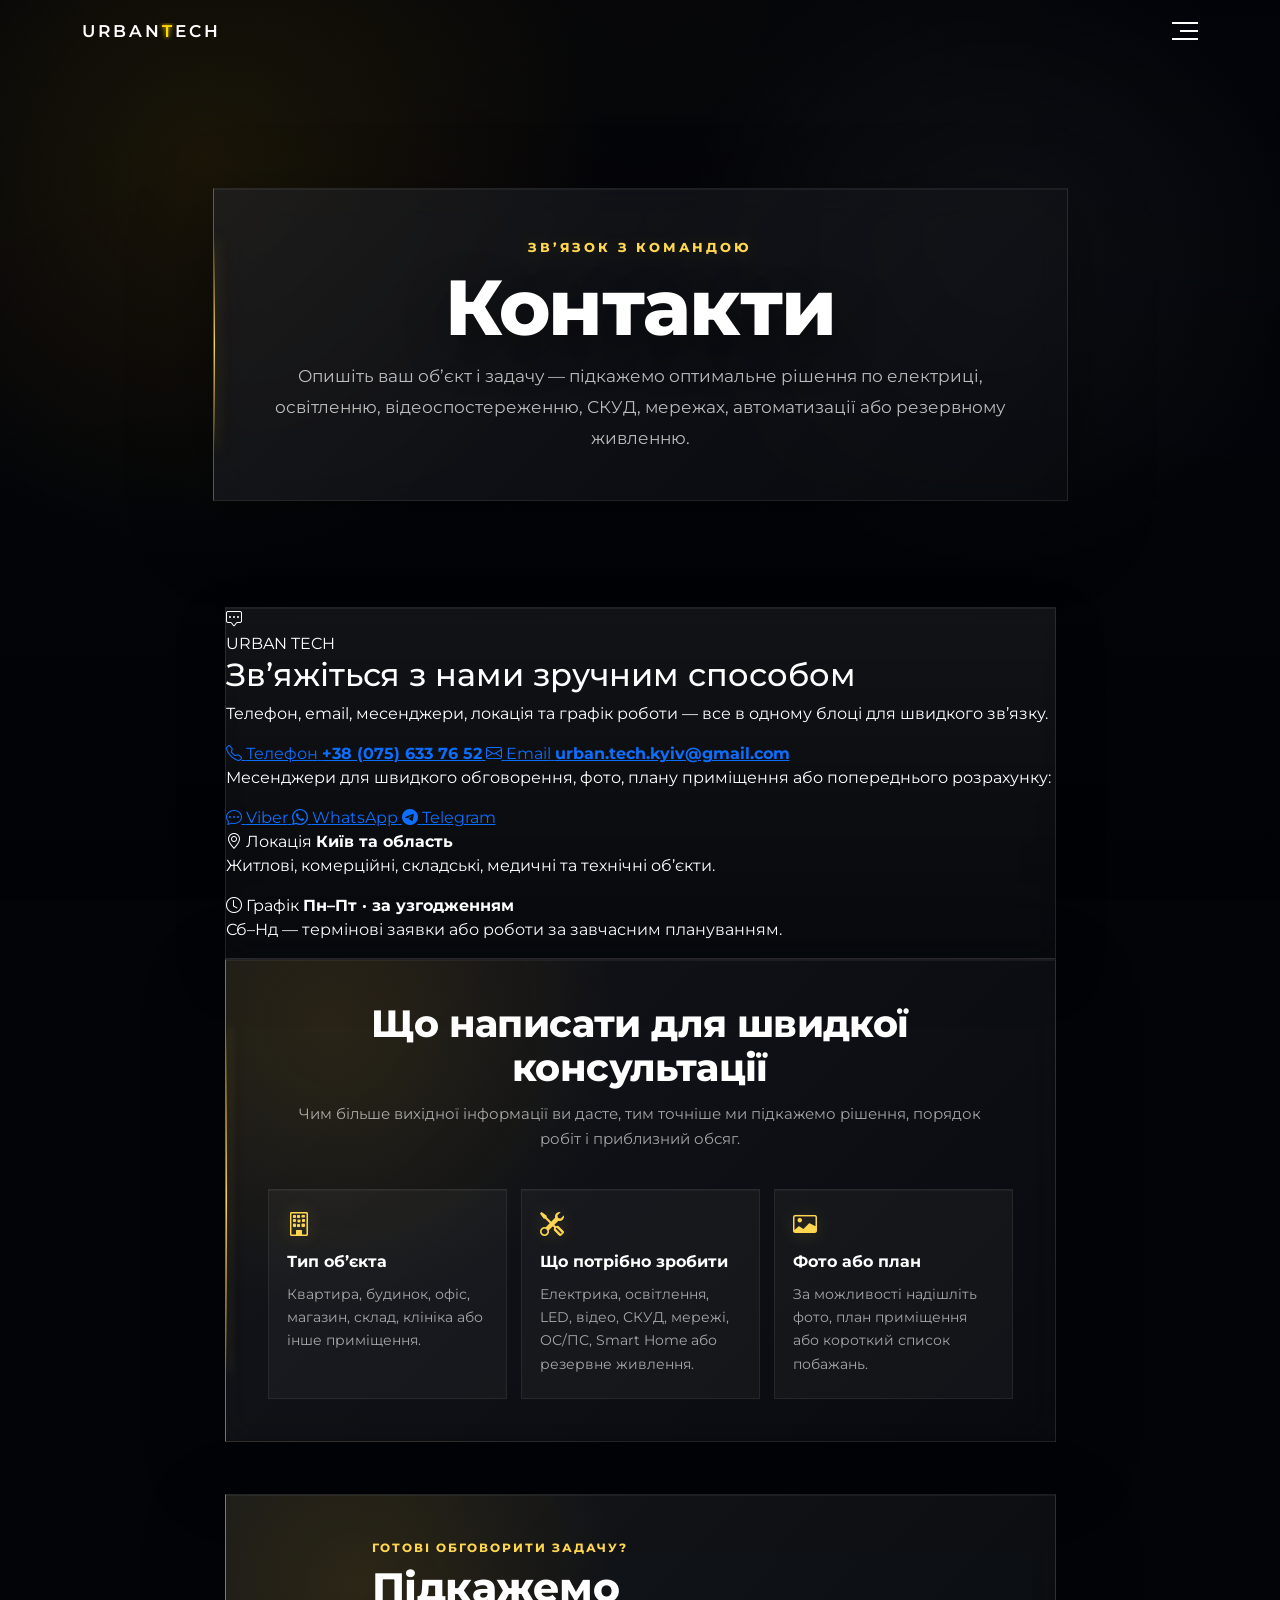
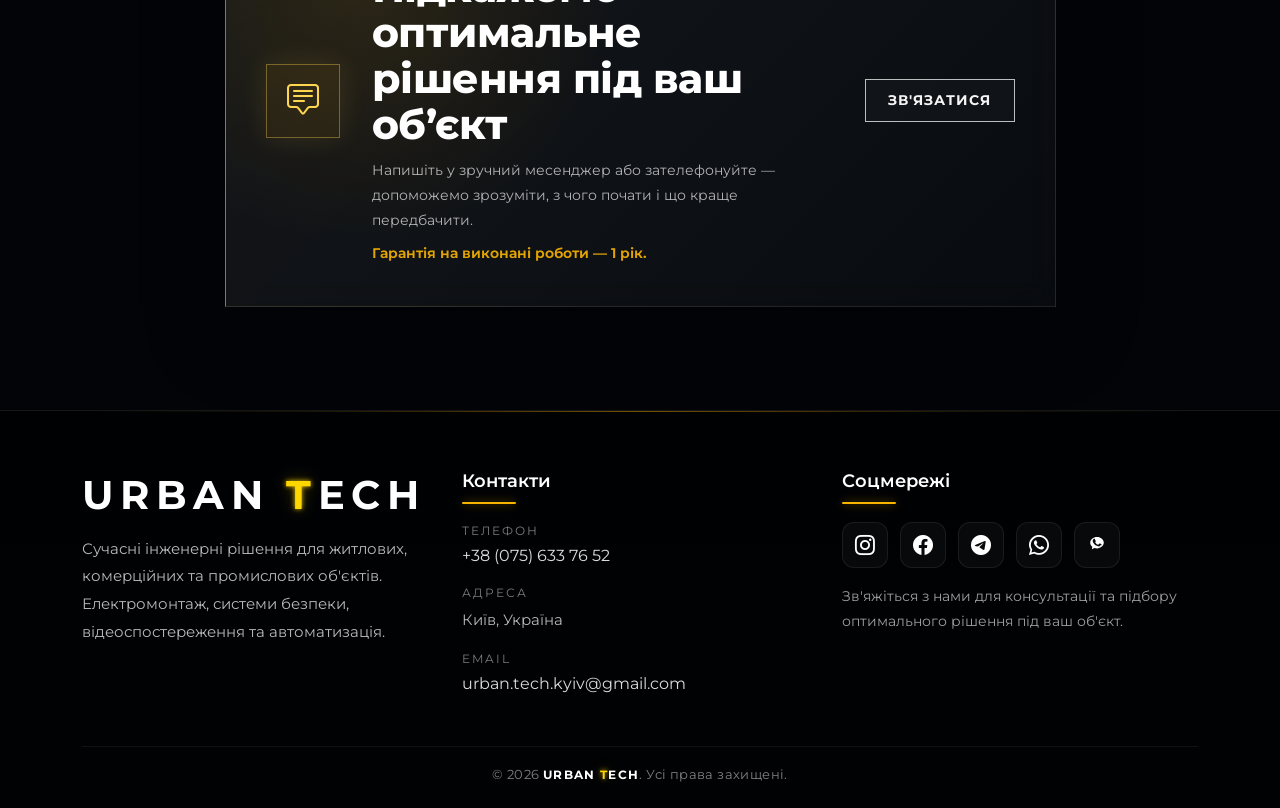
==== commit c5c658a5: "Consolidate contacts into one premium block" ====
--- a/contacts.html
+++ b/contacts.html
@@ -55,9 +55,8 @@
             <a href="index.html" class="logo-text">URBAN <span class="highlight">T</span>ECH</a>
             <ul>
               <li><a href="index.html"><span>Головна</span></a></li>
-              <li><a href="services.html"><span>Наші послуги</span></a></li>
-              <li><a href="porady-zamovnyku.html"><span>Поради замовнику</span></a></li>
-              <li><a href="#"><span>Прайс лист</span></a></li>
+              <li><a href="services.html"><span>Послуги</span></a></li>
+              <li><a href="porady-zamovnyku.html"><span>Поради</span></a></li>
               <li><a href="faq.html"><span>FAQ</span></a></li>
               <li class="active"><a href="contacts.html"><span>Контакти</span></a></li>
             </ul>
@@ -96,54 +95,64 @@
       <div class="container">
         <div class="row justify-content-center">
           <div class="col-12 col-lg-10 col-xl-9">
-            <div class="contact-grid">
-              <a href="tel:+380756337652" class="contact-card glass-card">
-                <div class="ut-card-icon"><i class="bi bi-telephone"></i></div>
-                <span>Телефон</span>
-                <h2>+38 (075) 633 76 52</h2>
-                <p>Зателефонуйте для консультації, узгодження огляду об’єкта або термінової заявки.</p>
-              </a>
-
-              <a href="mailto:urban.tech.kyiv@gmail.com" class="contact-card glass-card">
-                <div class="ut-card-icon"><i class="bi bi-envelope"></i></div>
-                <span>Email</span>
-                <h2>urban.tech.kyiv@gmail.com</h2>
-                <p>Надішліть план, фото об’єкта або опис задачі — відповімо та підкажемо наступні кроки.</p>
-              </a>
-
-              <a href="viber://chat?number=%2B380756337652" class="contact-card glass-card">
-                <div class="ut-card-icon"><i class="bi bi-chat-dots"></i></div>
-                <span>Viber</span>
-                <h2>Написати у Viber</h2>
-                <p>Зручно для швидкого обговорення, фото, адреси об’єкта та попереднього узгодження робіт.</p>
-              </a>
-
-              <a href="https://wa.me/380756337652" class="contact-card glass-card">
-                <div class="ut-card-icon"><i class="bi bi-whatsapp"></i></div>
-                <span>WhatsApp</span>
-                <h2>Написати у WhatsApp</h2>
-                <p>Зручно для швидкого зв’язку, фото, плану приміщення, відео з об’єкта та попереднього обговорення задачі.</p>
-              </a>
-
-              <a href="https://t.me/" class="contact-card glass-card">
-                <div class="ut-card-icon"><i class="bi bi-telegram"></i></div>
-                <span>Telegram</span>
-                <h2>Написати в Telegram</h2>
-                <p>Можна коротко описати задачу і прикріпити фото, план приміщення або список потрібних робіт.</p>
-              </a>
-
-              <div class="contact-card glass-card">
-                <div class="ut-card-icon"><i class="bi bi-geo-alt"></i></div>
-                <span>Локація</span>
-                <h2>Київ та область</h2>
-                <p>Працюємо з житловими, комерційними, складськими, медичними та технічними об’єктами.</p>
-              </div>
-
-              <div class="contact-card glass-card">
-                <div class="ut-card-icon"><i class="bi bi-clock"></i></div>
-                <span>Графік роботи</span>
-                <h2>Пн–Пт</h2>
-                <p>Планові роботи, консультації та виїзди — за узгодженням. Сб–Нд — тільки термінові заявки або роботи за завчасним плануванням.</p>
+
+            <div class="contact-unified-card glass-card">
+              <div class="contact-unified-top">
+                <div class="contact-unified-icon">
+                  <i class="bi bi-chat-square-dots"></i>
+                </div>
+                <div class="contact-unified-title">
+                  <span>URBAN TECH</span>
+                  <h2>Зв’яжіться з нами зручним способом</h2>
+                  <p>Телефон, email, месенджери, локація та графік роботи — все в одному блоці для швидкого зв’язку.</p>
+                </div>
+              </div>
+
+              <div class="contact-main-lines">
+                <a href="tel:+380756337652" class="contact-main-line contact-main-line--phone">
+                  <i class="bi bi-telephone"></i>
+                  <span>Телефон</span>
+                  <strong>+38 (075) 633 76 52</strong>
+                </a>
+
+                <a href="mailto:urban.tech.kyiv@gmail.com" class="contact-main-line">
+                  <i class="bi bi-envelope"></i>
+                  <span>Email</span>
+                  <strong>urban.tech.kyiv@gmail.com</strong>
+                </a>
+              </div>
+
+              <div class="contact-messengers-wrap">
+                <p>Месенджери для швидкого обговорення, фото, плану приміщення або попереднього розрахунку:</p>
+                <div class="contact-messengers">
+                  <a href="viber://chat?number=%2B380756337652">
+                    <i class="bi bi-chat-dots"></i>
+                    <span>Viber</span>
+                  </a>
+                  <a href="https://wa.me/380756337652">
+                    <i class="bi bi-whatsapp"></i>
+                    <span>WhatsApp</span>
+                  </a>
+                  <a href="https://t.me/">
+                    <i class="bi bi-telegram"></i>
+                    <span>Telegram</span>
+                  </a>
+                </div>
+              </div>
+
+              <div class="contact-info-strip">
+                <div>
+                  <i class="bi bi-geo-alt"></i>
+                  <span>Локація</span>
+                  <strong>Київ та область</strong>
+                  <p>Житлові, комерційні, складські, медичні та технічні об’єкти.</p>
+                </div>
+                <div>
+                  <i class="bi bi-clock"></i>
+                  <span>Графік</span>
+                  <strong>Пн–Пт · за узгодженням</strong>
+                  <p>Сб–Нд — термінові заявки або роботи за завчасним плануванням.</p>
+                </div>
               </div>
             </div>
 
@@ -176,8 +185,8 @@
               <div class="ut-consult-icon"><i class="bi bi-chat-square-text"></i></div>
               <div class="ut-consult-text">
                 <span>Готові обговорити задачу?</span>
-                <h2>Зв’яжіться з нами зручним способом</h2>
-                <p>Підкажемо, що краще передбачити на вашому об’єкті та як зробити систему зручною в експлуатації.</p>
+                <h2>Підкажемо оптимальне рішення під ваш об’єкт</h2>
+                <p>Напишіть у зручний месенджер або зателефонуйте — допоможемо зрозуміти, з чого почати і що краще передбачити.</p>
                 <p class="ut-consult-note">Гарантія на виконані роботи — 1 рік.</p>
               </div>
               <div class="ut-consult-action">
--- a/css/style.css
+++ b/css/style.css
@@ -3481,459 +3481,784 @@
 
 
 /* =========================================================
-   FIX v11 — розширені послуги, 6 карток на головній, preloader по load
+   Generated image cards — premium realistic visuals
 ========================================================= */
-#preloader.is-hidden {
-  opacity: 0;
-  visibility: hidden;
+:root {
+  --ut-card-blueprint: url("../img/card-bg/blueprint.png");
+  --ut-card-logic-panel: url("../img/card-bg/logic-panel.png");
+  --ut-card-mount-conduits: url("../img/card-bg/mount-conduits.png");
+  --ut-card-electrical-panel: url("../img/card-bg/electrical-panel.png");
+  --ut-card-load-distribution: url("../img/card-bg/load-distribution.png");
+  --ut-card-cable-lines: url("../img/card-bg/cable-lines.png");
+  --ut-card-outlets-lighting: url("../img/card-bg/outlets-lighting.png");
+  --ut-card-security-systems: url("../img/card-bg/security-systems.png");
+  --ut-card-backup-power: url("../img/card-bg/backup-power.png");
+  --ut-card-network-smart: url("../img/card-bg/network-smart.png");
+}
+
+.hero-adv-item,
+.home-service-card,
+.service-hero-card,
+.service-info-card.service-visual-card {
+  position: relative;
+  overflow: hidden;
+}
+
+.hero-adv-item > *,
+.home-service-card > *,
+.service-hero-card > *,
+.service-info-card.service-visual-card > * {
+  position: relative;
+  z-index: 2;
+}
+
+.hero-adv-item::before,
+.home-service-card::before,
+.service-hero-card::before,
+.service-info-card.service-visual-card::before {
+  content: "";
+  position: absolute;
+  inset: 0;
+  z-index: 0;
   pointer-events: none;
-}
-
-.home-services-grid--six {
-  grid-template-columns: repeat(3, minmax(0, 1fr)) !important;
-}
-
-.home-services-grid--six .home-service-card {
-  min-height: 168px;
-}
-
-.services-nav__inner {
-  gap: clamp(14px, 1.55vw, 22px) !important;
-}
-
-.service-card-grid {
-  align-items: stretch;
-}
-
-.service-info-card {
-  min-height: 190px;
+  background-image: linear-gradient(90deg, rgba(6, 8, 11, 0.98) 0%, rgba(6, 8, 11, 0.88) 46%, rgba(6, 8, 11, 0.26) 100%), var(--ut-card-visual);
+  background-size: cover;
+  background-position: center right;
+  background-repeat: no-repeat;
+  opacity: 0.88;
+  transition: transform .35s ease, opacity .35s ease;
+}
+
+.hero-adv-item::after,
+.home-service-card::after,
+.service-hero-card::after,
+.service-info-card.service-visual-card::after {
+  content: "";
+  position: absolute;
+  inset: 0;
+  z-index: 1;
+  pointer-events: none;
+  background:
+    linear-gradient(180deg, rgba(255,255,255,.04), rgba(255,255,255,.01)),
+    radial-gradient(circle at 82% 14%, rgba(248, 181, 0, .14), transparent 34%);
+}
+
+.hero-adv-item:hover::before,
+.home-service-card:hover::before,
+.service-hero-card:hover::before,
+.service-info-card.service-visual-card:hover::before {
+  transform: scale(1.04);
+  opacity: .96;
+}
+
+.hero-adv-item--complex { --ut-card-visual: var(--ut-card-blueprint); }
+.hero-adv-item--logic { --ut-card-visual: var(--ut-card-logic-panel); }
+.hero-adv-item--mount { --ut-card-visual: var(--ut-card-mount-conduits); }
+
+.home-service-card--electro { --ut-card-visual: var(--ut-card-electrical-panel); }
+.home-service-card--security { --ut-card-visual: var(--ut-card-security-systems); }
+.home-service-card--access-network { --ut-card-visual: var(--ut-card-network-smart); }
+.home-service-card--smart { --ut-card-visual: var(--ut-card-network-smart); }
+
+.service-hero-card--electro { --ut-card-visual: var(--ut-card-electrical-panel); }
+.service-hero-card--security { --ut-card-visual: var(--ut-card-security-systems); }
+.service-hero-card--video { --ut-card-visual: var(--ut-card-security-systems); }
+.service-hero-card--access { --ut-card-visual: var(--ut-card-security-systems); }
+.service-hero-card--smart { --ut-card-visual: var(--ut-card-network-smart); }
+.service-hero-card--network { --ut-card-visual: var(--ut-card-network-smart); }
+.service-hero-card--service { --ut-card-visual: var(--ut-card-logic-panel); }
+
+.visual-blueprint { --ut-card-visual: var(--ut-card-blueprint); }
+.visual-logic { --ut-card-visual: var(--ut-card-logic-panel); }
+.visual-load { --ut-card-visual: var(--ut-card-load-distribution); }
+.visual-cable { --ut-card-visual: var(--ut-card-cable-lines); }
+.visual-lighting { --ut-card-visual: var(--ut-card-outlets-lighting); }
+.visual-security { --ut-card-visual: var(--ut-card-security-systems); }
+.visual-backup { --ut-card-visual: var(--ut-card-backup-power); }
+.visual-network { --ut-card-visual: var(--ut-card-network-smart); }
+.visual-smart { --ut-card-visual: var(--ut-card-network-smart); }
+.visual-electrical { --ut-card-visual: var(--ut-card-electrical-panel); }
+
+.hero-adv-item {
+  min-height: 184px;
+  padding: 24px 18px;
+}
+
+.hero-adv-item h3,
+.hero-adv-item p {
+  max-width: 64%;
+}
+
+.hero-adv-item p { color: rgba(255,255,255,.76); }
+
+.home-service-card {
+  min-height: 220px;
+  padding: 24px 20px;
+}
+
+.home-service-card h3,
+.home-service-card p {
+  max-width: 70%;
+}
+
+.service-hero-card {
+  min-height: 330px;
+  padding-right: clamp(26px, 42%, 420px);
+}
+
+.service-hero-card p {
+  max-width: 580px;
+}
+
+.service-info-card.service-visual-card {
+  min-height: 222px;
+  padding-right: clamp(22px, 34%, 290px);
+}
+
+.service-info-card.service-visual-card h3,
+.service-info-card.service-visual-card p {
+  max-width: 380px;
 }
 
 @media (max-width: 991.98px) {
-  .home-services-grid--six {
+  .hero-adv-item h3,
+  .hero-adv-item p,
+  .home-service-card h3,
+  .home-service-card p { max-width: 72%; }
+
+  .service-hero-card {
+    min-height: 300px;
+    padding-right: 34%;
+  }
+
+  .service-info-card.service-visual-card {
+    min-height: 210px;
+    padding-right: 34%;
+  }
+}
+
+@media (max-width: 767.98px) {
+  .hero-adv-item {
+    min-height: 220px;
+    padding: 28px 20px;
+  }
+
+  .hero-adv-item h3,
+  .hero-adv-item p,
+  .home-service-card h3,
+  .home-service-card p { max-width: 68%; }
+
+  .home-service-card {
+    min-height: 235px;
+    padding: 24px 20px;
+  }
+
+  .service-hero-card {
+    min-height: 340px;
+    padding: 28px 22px;
+    padding-right: 34%;
+  }
+
+  .service-info-card.service-visual-card {
+    min-height: 220px;
+    padding: 24px 20px;
+    padding-right: 34%;
+  }
+}
+
+@media (max-width: 479.98px) {
+  .hero-adv-item h3,
+  .hero-adv-item p,
+  .home-service-card h3,
+  .home-service-card p { max-width: 72%; }
+
+  .service-hero-card,
+  .service-info-card.service-visual-card {
+    padding-right: 30%;
+  }
+}
+
+
+/* =========================================================
+   HOME APPROVED IMAGES v23
+========================================================= */
+:root {
+  --ut-hero-complex: url("../img/card-bg/hero-complex.png");
+  --ut-hero-logic: url("../img/card-bg/hero-logic.png");
+  --ut-hero-mount: url("../img/card-bg/hero-mount.png");
+  --ut-home-electro220: url("../img/card-bg/home-electro-220.png");
+  --ut-home-lighting-led: url("../img/card-bg/home-lighting-led.png");
+  --ut-home-backup-power: url("../img/card-bg/home-backup-power.png");
+  --ut-home-video-surveillance: url("../img/card-bg/home-video-surveillance.png");
+  --ut-home-ops-ps-security: url("../img/card-bg/home-security-ops-ps.png");
+  --ut-home-scud-network-smart: url("../img/card-bg/home-scud-network-smart.png");
+}
+
+.home-services-grid {
+  grid-template-columns: repeat(3, minmax(0, 1fr));
+}
+
+.hero-adv-item--complex { --ut-card-visual: var(--ut-hero-complex); }
+.hero-adv-item--logic { --ut-card-visual: var(--ut-hero-logic); }
+.hero-adv-item--mount { --ut-card-visual: var(--ut-hero-mount); }
+
+.home-service-card--electro220 { --ut-card-visual: var(--ut-home-electro220); }
+.home-service-card--lighting-led { --ut-card-visual: var(--ut-home-lighting-led); }
+.home-service-card--backup-power { --ut-card-visual: var(--ut-home-backup-power); }
+.home-service-card--video-surveillance { --ut-card-visual: var(--ut-home-video-surveillance); }
+.home-service-card--ops-ps-security { --ut-card-visual: var(--ut-home-ops-ps-security); }
+.home-service-card--scud-network-smart { --ut-card-visual: var(--ut-home-scud-network-smart); }
+
+.hero-adv-item::before,
+.home-service-card::before {
+  background-size: cover;
+  background-repeat: no-repeat;
+  background-position: center right;
+}
+
+.home-service-card {
+  min-height: 242px;
+  padding: 24px 20px;
+}
+
+.home-service-card h3,
+.home-service-card p {
+  max-width: 72%;
+}
+
+.home-service-card::before {
+  background-image: linear-gradient(90deg, rgba(7, 9, 12, 0.98) 0%, rgba(7, 9, 12, 0.90) 46%, rgba(7, 9, 12, 0.28) 100%), var(--ut-card-visual);
+  opacity: 0.92;
+}
+
+.home-service-card::after,
+.hero-adv-item::after {
+  background:
+    linear-gradient(180deg, rgba(255,255,255,.04), rgba(255,255,255,.01)),
+    radial-gradient(circle at 82% 14%, rgba(248,181,0,.12), transparent 34%);
+}
+
+.hero-adv-item {
+  min-height: 186px;
+}
+
+.hero-adv-item h3,
+.hero-adv-item p {
+  max-width: 68%;
+}
+
+@media (max-width: 1199.98px) {
+  .home-service-card h3,
+  .home-service-card p { max-width: 76%; }
+}
+
+@media (max-width: 991.98px) {
+  .home-services-grid {
+    grid-template-columns: repeat(2, minmax(0, 1fr));
+  }
+
+  .home-service-card {
+    min-height: 226px;
+  }
+
+  .home-service-card h3,
+  .home-service-card p { max-width: 78%; }
+}
+
+@media (max-width: 767.98px) {
+  .home-service-card {
+    min-height: 238px;
+    padding: 24px 18px;
+  }
+
+  .home-service-card h3,
+  .home-service-card p {
+    max-width: 74%;
+  }
+}
+
+@media (max-width: 479.98px) {
+  .home-service-card h3,
+  .home-service-card p,
+  .hero-adv-item h3,
+  .hero-adv-item p {
+    max-width: 78%;
+  }
+}
+
+
+/* =========================================================
+   FIX v24 — mobile card text + services dropdown
+========================================================= */
+
+/* Services mobile dropdown hidden on desktop */
+.services-mobile-select {
+  display: none;
+}
+
+/* More premium text placement in image cards */
+.hero-adv-item,
+.home-service-card {
+  display: flex;
+  flex-direction: column;
+  justify-content: center;
+  text-align: left;
+}
+
+.hero-adv-item h3,
+.hero-adv-item p,
+.home-service-card h3,
+.home-service-card p {
+  position: relative;
+  z-index: 2;
+}
+
+/* Mobile: text should sit cleanly on the left, image on the right */
+@media (max-width: 767.98px) {
+  .hero-adv-item {
+    min-height: 218px !important;
+    padding: 28px 22px !important;
+    margin-bottom: 18px !important;
+    justify-content: center;
+    text-align: left !important;
+    border-color: rgba(248, 181, 0, 0.24) !important;
+  }
+
+  .hero-adv-item h3 {
+    max-width: 64% !important;
+    margin: 0 0 10px !important;
+    font-size: 20px !important;
+    line-height: 1.25 !important;
+    text-align: left !important;
+  }
+
+  .hero-adv-item p {
+    max-width: 66% !important;
+    margin: 0 !important;
+    font-size: 13.5px !important;
+    line-height: 1.65 !important;
+    color: rgba(255, 255, 255, 0.76) !important;
+    text-align: left !important;
+  }
+
+  .hero-adv-item::before {
+    background-image:
+      linear-gradient(90deg, rgba(5, 7, 10, 0.99) 0%, rgba(5, 7, 10, 0.93) 43%, rgba(5, 7, 10, 0.34) 100%),
+      var(--ut-card-visual) !important;
+    background-position: center right !important;
+    opacity: 0.96 !important;
+  }
+
+  .hero-adv-item::after {
+    background:
+      linear-gradient(180deg, rgba(255, 255, 255, 0.045), rgba(255, 255, 255, 0.01)),
+      radial-gradient(circle at 82% 15%, rgba(248, 181, 0, 0.16), transparent 32%) !important;
+  }
+
+  .home-service-card {
+    min-height: 232px !important;
+    padding: 24px 20px !important;
+    justify-content: flex-end;
+    text-align: left !important;
+  }
+
+  .home-service-card h3 {
+    max-width: 76% !important;
+    margin: 0 0 10px !important;
+    font-size: 19px !important;
+    line-height: 1.25 !important;
+  }
+
+  .home-service-card p {
+    max-width: 78% !important;
+    font-size: 13.4px !important;
+    line-height: 1.62 !important;
+    color: rgba(255, 255, 255, 0.74) !important;
+  }
+
+  .home-service-card::before {
+    background-image:
+      linear-gradient(90deg, rgba(5, 7, 10, 0.99) 0%, rgba(5, 7, 10, 0.91) 48%, rgba(5, 7, 10, 0.24) 100%),
+      var(--ut-card-visual) !important;
+    background-position: center right !important;
+  }
+
+  /* Services category dropdown */
+  .services-mobile-select {
+    display: block;
+    width: 100%;
+    max-width: 430px;
+    margin: 24px auto 0;
+  }
+
+  .services-mobile-select__button {
+    width: 100%;
+    min-height: 52px;
+    display: flex;
+    align-items: center;
+    justify-content: space-between;
+    gap: 14px;
+    padding: 14px 16px;
+    border: 1px solid rgba(248, 181, 0, 0.38);
+    border-radius: 0;
+    background:
+      linear-gradient(180deg, rgba(248, 181, 0, 0.12), rgba(255, 255, 255, 0.03)),
+      rgba(8, 10, 12, 0.86);
+    color: #ffffff;
+    font-family: inherit;
+    font-size: 14px;
+    line-height: 1.35;
+    font-weight: 800;
+    letter-spacing: 0.4px;
+    text-align: left;
+    box-shadow:
+      0 18px 46px rgba(0, 0, 0, 0.34),
+      0 0 24px rgba(248, 181, 0, 0.08),
+      inset 0 1px 0 rgba(255, 255, 255, 0.06);
+  }
+
+  .services-mobile-select__button i {
+    color: var(--ut-gold);
+    transition: transform 0.25s ease;
+  }
+
+  .services-mobile-select__button[aria-expanded="true"] i {
+    transform: rotate(180deg);
+  }
+
+  .services-nav {
+    width: 100% !important;
+    max-width: 430px;
+    margin: 10px auto 0 !important;
+    padding: 0 !important;
+    overflow: visible !important;
+    position: relative;
+    z-index: 6;
+  }
+
+  .services-nav__inner {
+    display: none !important;
+    flex-direction: column !important;
+    align-items: stretch !important;
+    gap: 0 !important;
+    width: 100% !important;
+    padding: 8px !important;
+    border: 1px solid rgba(248, 181, 0, 0.24);
+    background:
+      linear-gradient(180deg, rgba(255, 255, 255, 0.055), rgba(255, 255, 255, 0.018)),
+      rgba(8, 10, 12, 0.94);
+    box-shadow:
+      0 24px 70px rgba(0, 0, 0, 0.42),
+      inset 0 1px 0 rgba(255, 255, 255, 0.05);
+    backdrop-filter: blur(16px);
+    -webkit-backdrop-filter: blur(16px);
+  }
+
+  .services-nav.is-open .services-nav__inner {
+    display: flex !important;
+  }
+
+  .services-nav__link {
+    width: 100% !important;
+    justify-content: flex-start !important;
+    min-height: 44px;
+    padding: 12px 12px !important;
+    border: 0 !important;
+    border-radius: 0 !important;
+    background: transparent !important;
+    color: rgba(255, 255, 255, 0.78) !important;
+    text-align: left !important;
+    font-size: 14px !important;
+    line-height: 1.35 !important;
+  }
+
+  .services-nav__link + .services-nav__link {
+    border-top: 1px solid rgba(255, 255, 255, 0.07) !important;
+  }
+
+  .services-nav__link.active {
+    color: #ffffff !important;
+    background: rgba(248, 181, 0, 0.10) !important;
+  }
+
+  .services-nav__link::after {
+    display: none !important;
+  }
+}
+
+@media (max-width: 430px) {
+  .hero-adv-item h3,
+  .hero-adv-item p {
+    max-width: 72% !important;
+  }
+
+  .home-service-card h3,
+  .home-service-card p {
+    max-width: 82% !important;
+  }
+}
+
+@media (max-width: 374px) {
+  .hero-adv-item h3,
+  .hero-adv-item p,
+  .home-service-card h3,
+  .home-service-card p {
+    max-width: 88% !important;
+  }
+
+  .hero-adv-item::before,
+  .home-service-card::before {
+    opacity: 0.78 !important;
+  }
+}
+
+
+/* =========================================================
+   FIX v25 — mobile overflow / text layout safety
+========================================================= */
+html,
+body {
+  max-width: 100%;
+  overflow-x: hidden;
+}
+
+*,
+*::before,
+*::after {
+  box-sizing: border-box;
+}
+
+img,
+video,
+svg {
+  max-width: 100%;
+  height: auto;
+}
+
+.container,
+.container-fluid,
+.row,
+[class*="col-"] {
+  min-width: 0;
+}
+
+/* Текст не має вилазити за блоки */
+.hero-adv-item,
+.home-service-card,
+.service-hero-card,
+.service-info-card,
+.ut-extra-card,
+.advice-card,
+.related-advice-card,
+.faq-item,
+.ut-contact-card,
+.ut-consult-card,
+.glass-card {
+  min-width: 0;
+}
+
+.hero-adv-item h3,
+.hero-adv-item p,
+.home-service-card h3,
+.home-service-card p,
+.service-hero-card h2,
+.service-hero-card p,
+.service-info-card h3,
+.service-info-card p,
+.ut-extra-card h3,
+.ut-extra-card p,
+.advice-card h3,
+.advice-card p,
+.related-advice-card h3,
+.related-advice-card p,
+.faq-item summary,
+.faq-item p,
+.services-title,
+.hero-main-title,
+.section-head h2,
+.section-head p {
+  max-width: 100%;
+  overflow-wrap: break-word;
+  word-break: normal;
+}
+
+/* iPhone / mobile: картки "Що ми виконуємо" краще робити в 1 колонку */
+@media (max-width: 767.98px) {
+  .home-services-grid {
+    grid-template-columns: 1fr !important;
+    gap: 16px !important;
+  }
+
+  .home-service-card {
+    width: 100% !important;
+    min-height: 230px !important;
+    padding: 24px 20px !important;
+  }
+
+  .home-service-card h3 {
+    max-width: min(86%, 340px) !important;
+    font-size: clamp(19px, 5.6vw, 24px) !important;
+    line-height: 1.22 !important;
+  }
+
+  .home-service-card p {
+    max-width: min(88%, 360px) !important;
+    font-size: 14px !important;
+    line-height: 1.65 !important;
+  }
+
+  .home-service-card::before {
+    background-image:
+      linear-gradient(90deg, rgba(5, 7, 10, 0.99) 0%, rgba(5, 7, 10, 0.93) 48%, rgba(5, 7, 10, 0.28) 100%),
+      var(--ut-card-visual) !important;
+    background-position: center right !important;
+  }
+
+  .services-nav__link,
+  .services-mobile-select__button,
+  .bttn-more {
+    white-space: normal !important;
+    overflow-wrap: break-word;
+  }
+
+  .services-title,
+  .hero-main-title {
+    overflow-wrap: normal;
+    word-break: normal;
+  }
+}
+
+/* Дуже вузькі екрани: тексту даємо більше місця, картинку сильніше затемнюємо */
+@media (max-width: 390px) {
+  .hero-adv-item h3,
+  .hero-adv-item p,
+  .home-service-card h3,
+  .home-service-card p {
+    max-width: 92% !important;
+  }
+
+  .hero-adv-item::before,
+  .home-service-card::before {
+    opacity: 0.78 !important;
+  }
+}
+
+/* Планшет: 2 колонки залишаються, але текст не обрізається */
+@media (min-width: 768px) and (max-width: 991.98px) {
+  .home-services-grid {
     grid-template-columns: repeat(2, minmax(0, 1fr)) !important;
   }
 
-  .home-services-grid--six .home-service-card {
-    min-height: auto;
-  }
-}
-
-@media (max-width: 575.98px) {
-  .home-services-grid--six {
-    grid-template-columns: 1fr !important;
-  }
-
-  .service-info-card {
-    min-height: auto;
+  .home-service-card h3,
+  .home-service-card p {
+    max-width: 82% !important;
   }
 }
 
 
 /* =========================================================
-   FIX v12 — services menu адаптація під desktop/tablet/mobile
+   FIX v26 — iPad services dropdown menu
 ========================================================= */
-
-/* Desktop: меню послуг ширше за текстовий контейнер, щоб останні пункти не обрізались */
-.services-info-wrap .services-nav {
-  width: min(1180px, calc(100vw - 48px)) !important;
-  max-width: none !important;
-  margin-left: 50% !important;
-  margin-right: 0 !important;
-  transform: translateX(-50%);
-  overflow: visible !important;
-}
-
-.services-info-wrap .services-nav__inner {
-  width: 100%;
-  min-width: 0 !important;
-  display: flex !important;
-  justify-content: center !important;
-  flex-wrap: nowrap !important;
-  gap: clamp(10px, 1.05vw, 18px) !important;
-  padding-left: 8px !important;
-  padding-right: 8px !important;
-}
-
-.services-info-wrap button.services-nav__link {
-  flex: 0 1 auto;
-  min-width: 0;
-  font-size: clamp(12px, 0.86vw, 14px);
-  letter-spacing: 0.05px;
-  white-space: nowrap;
-}
-
-/* Mobile select-like dropdown */
-.services-mobile-nav {
-  display: none;
-  width: min(440px, 100%);
-  margin: 24px auto 0;
-  text-align: left;
-}
-
-.services-mobile-nav__toggle {
-  width: 100%;
-  min-height: 58px;
-  display: flex;
-  align-items: center;
-  justify-content: space-between;
-  gap: 14px;
-  padding: 12px 16px;
-  border: 1px solid rgba(248, 181, 0, 0.34);
-  border-radius: 0;
-  background:
-    linear-gradient(135deg, rgba(248, 181, 0, 0.11), rgba(255, 255, 255, 0.035)),
-    rgba(255, 255, 255, 0.035);
-  color: #ffffff;
-  font-family: "Montserrat", Arial, sans-serif;
-  cursor: pointer;
-  box-shadow:
-    0 16px 34px rgba(0, 0, 0, 0.22),
-    inset 0 1px 0 rgba(255, 255, 255, 0.06);
-  backdrop-filter: blur(14px);
-  -webkit-backdrop-filter: blur(14px);
-}
-
-.services-mobile-nav__toggle small {
-  display: block;
-  margin-bottom: 3px;
-  color: rgba(248, 181, 0, 0.88);
-  font-size: 10px;
-  line-height: 1.3;
-  letter-spacing: 2px;
-  text-transform: uppercase;
-  font-weight: 750;
-}
-
-.services-mobile-nav__toggle strong {
-  display: block;
-  color: #ffffff;
-  font-size: 16px;
-  line-height: 1.25;
-  font-weight: 750;
-}
-
-.services-mobile-nav__toggle i {
-  flex: 0 0 auto;
-  color: #f8b500;
-  font-size: 18px;
-  transition: transform 0.25s ease;
-}
-
-.services-mobile-nav.is-open .services-mobile-nav__toggle i {
-  transform: rotate(180deg);
-}
-
-.services-mobile-nav__list {
-  display: none;
-  margin-top: 10px;
-  border: 1px solid rgba(255, 255, 255, 0.08);
-  border-left-color: rgba(248, 181, 0, 0.28);
-  border-radius: 0;
-  background: rgba(10, 12, 16, 0.94);
-  box-shadow: 0 20px 44px rgba(0, 0, 0, 0.32);
-  backdrop-filter: blur(16px);
-  -webkit-backdrop-filter: blur(16px);
-  overflow: hidden;
-}
-
-.services-mobile-nav.is-open .services-mobile-nav__list {
-  display: block;
-}
-
-.services-mobile-nav__item {
-  width: 100%;
-  display: flex;
-  align-items: center;
-  min-height: 46px;
-  padding: 12px 16px;
-  border: 0;
-  border-bottom: 1px solid rgba(255, 255, 255, 0.055);
-  background: transparent;
-  color: rgba(255, 255, 255, 0.74);
-  font-family: "Montserrat", Arial, sans-serif;
-  font-size: 14px;
-  line-height: 1.35;
-  font-weight: 650;
-  text-align: left;
-  cursor: pointer;
-  transition: color 0.22s ease, background 0.22s ease, padding-left 0.22s ease;
-}
-
-.services-mobile-nav__item:last-child {
-  border-bottom: 0;
-}
-
-.services-mobile-nav__item:hover,
-.services-mobile-nav__item.active {
-  color: #ffffff;
-  background: linear-gradient(90deg, rgba(248, 181, 0, 0.15), rgba(248, 181, 0, 0));
-  padding-left: 20px;
-}
-
-.services-mobile-nav__item.active::before {
-  content: "";
-  width: 7px;
-  height: 7px;
-  margin-right: 10px;
-  border-radius: 50%;
-  background: #f8b500;
-  box-shadow: 0 0 12px rgba(248, 181, 0, 0.55);
-}
-
-@media (max-width: 1199.98px) {
-  .services-info-wrap .services-nav {
-    overflow: hidden !important;
-  }
-
-  .services-info-wrap .services-nav__inner {
+@media (min-width: 768px) and (max-width: 991.98px) {
+  .services-mobile-select {
+    display: block;
+    width: 100%;
+    max-width: 520px;
+    margin: 28px auto 0;
+  }
+
+  .services-mobile-select__button {
+    width: 100%;
+    min-height: 54px;
+    display: flex;
+    align-items: center;
+    justify-content: space-between;
+    gap: 14px;
+    padding: 15px 18px;
+    border: 1px solid rgba(248, 181, 0, 0.38);
+    border-radius: 0;
+    background:
+      linear-gradient(180deg, rgba(248, 181, 0, 0.12), rgba(255, 255, 255, 0.03)),
+      rgba(8, 10, 12, 0.86);
+    color: #ffffff;
+    font-family: inherit;
+    font-size: 15px;
+    line-height: 1.35;
+    font-weight: 800;
+    letter-spacing: 0.4px;
+    text-align: left;
+    box-shadow:
+      0 18px 46px rgba(0, 0, 0, 0.34),
+      0 0 24px rgba(248, 181, 0, 0.08),
+      inset 0 1px 0 rgba(255, 255, 255, 0.06);
+  }
+
+  .services-mobile-select__button i {
+    color: var(--ut-gold);
+    transition: transform 0.25s ease;
+  }
+
+  .services-mobile-select__button[aria-expanded="true"] i {
+    transform: rotate(180deg);
+  }
+
+  .services-nav {
+    width: 100% !important;
+    max-width: 520px;
+    margin: 10px auto 0 !important;
+    padding: 0 !important;
+    overflow: visible !important;
+    position: relative;
+    z-index: 6;
+  }
+
+  .services-nav__inner {
+    display: none !important;
+    flex-direction: column !important;
+    align-items: stretch !important;
+    gap: 0 !important;
+    width: 100% !important;
+    padding: 8px !important;
+    border: 1px solid rgba(248, 181, 0, 0.24);
+    background:
+      linear-gradient(180deg, rgba(255, 255, 255, 0.055), rgba(255, 255, 255, 0.018)),
+      rgba(8, 10, 12, 0.94);
+    box-shadow:
+      0 24px 70px rgba(0, 0, 0, 0.42),
+      inset 0 1px 0 rgba(255, 255, 255, 0.05);
+    backdrop-filter: blur(16px);
+    -webkit-backdrop-filter: blur(16px);
+  }
+
+  .services-nav.is-open .services-nav__inner {
+    display: flex !important;
+  }
+
+  .services-nav__link {
+    width: 100% !important;
     justify-content: flex-start !important;
-    overflow-x: auto;
-    overflow-y: hidden;
-    scroll-snap-type: x proximity;
-    -webkit-overflow-scrolling: touch;
-    scrollbar-width: none;
-    padding-bottom: 22px !important;
-  }
-
-  .services-info-wrap .services-nav__inner::-webkit-scrollbar {
-    display: none;
-  }
-
-  .services-info-wrap button.services-nav__link {
-    flex: 0 0 auto;
-    scroll-snap-align: start;
-    font-size: 13px;
-  }
-
-  .services-info-wrap .services-nav::after {
-    content: "";
-    position: absolute;
-    right: 0;
-    top: 0;
-    width: 44px;
-    height: 42px;
-    pointer-events: none;
-    background: linear-gradient(90deg, rgba(5, 8, 14, 0), rgba(5, 8, 14, 0.92));
-  }
-}
-
-@media (max-width: 767.98px) {
-  .services-info-wrap .services-nav {
+    min-height: 46px;
+    padding: 13px 14px !important;
+    border: 0 !important;
+    border-radius: 0 !important;
+    background: transparent !important;
+    color: rgba(255, 255, 255, 0.78) !important;
+    text-align: left !important;
+    font-size: 15px !important;
+    line-height: 1.35 !important;
+    white-space: normal !important;
+  }
+
+  .services-nav__link + .services-nav__link {
+    border-top: 1px solid rgba(255, 255, 255, 0.07) !important;
+  }
+
+  .services-nav__link.active {
+    color: #ffffff !important;
+    background: rgba(248, 181, 0, 0.10) !important;
+  }
+
+  .services-nav__link::after {
     display: none !important;
   }
-
-  .services-mobile-nav {
-    display: block;
-  }
-}
-
-
-/* =========================================================
-   FIX v13 — Contacts + FAQ pages
-========================================================= */
-.contact-main,
-.faq-main {
-  padding-bottom: clamp(54px, 7vw, 90px);
-}
-
-.contact-hero-section,
-.faq-hero-section {
-  padding-bottom: 10px;
-}
-
-.contact-content-section,
-.faq-content-section {
-  padding-top: clamp(18px, 4vw, 36px);
-}
-
-.contact-grid {
-  display: grid;
-  grid-template-columns: repeat(2, minmax(0, 1fr));
-  gap: 14px;
-  margin-bottom: clamp(18px, 4vw, 34px);
-}
-
-.contact-card {
-  display: block;
-  min-height: 220px;
-  padding: clamp(22px, 3vw, 30px);
-  text-decoration: none;
-  color: inherit;
-  border-radius: 0 !important;
-  transition: transform 0.28s ease, border-color 0.28s ease, box-shadow 0.28s ease;
-}
-
-.contact-card:hover {
-  transform: translateY(-3px);
-  border-color: rgba(248, 181, 0, 0.34);
-  box-shadow: 0 22px 50px rgba(0, 0, 0, 0.28), 0 0 20px rgba(248, 181, 0, 0.07);
-}
-
-.contact-card > span,
-.contact-prep-grid h3 + p,
-.faq-item p {
-  color: rgba(255, 255, 255, 0.7);
-}
-
-.contact-card > span {
-  display: inline-block;
-  margin-top: 18px;
-  margin-bottom: 10px;
-  font-size: 12px;
-  line-height: 1.4;
-  letter-spacing: 2.4px;
-  text-transform: uppercase;
-  font-weight: 700;
-  color: rgba(248, 181, 0, 0.95);
-}
-
-.contact-card h2 {
-  margin: 0 0 12px;
-  color: #ffffff;
-  font-size: clamp(20px, 2.2vw, 28px);
-  line-height: 1.22;
-  font-weight: 800;
-  letter-spacing: -0.4px;
-  word-break: break-word;
-}
-
-.contact-card p {
-  margin: 0;
-  color: rgba(255, 255, 255, 0.72);
-  font-size: 14px;
-  line-height: 1.78;
-}
-
-.contact-prep-card {
-  border-radius: 0 !important;
-  padding: clamp(24px, 4vw, 38px);
-  margin-bottom: clamp(18px, 4vw, 34px);
-}
-
-.contact-prep-grid {
-  display: grid;
-  grid-template-columns: repeat(3, minmax(0, 1fr));
-  gap: 14px;
-  margin-top: clamp(22px, 3vw, 30px);
-}
-
-.contact-prep-grid > div {
-  min-height: 170px;
-  padding: 22px 18px;
-  border: 1px solid rgba(248, 181, 0, 0.14);
-  background: rgba(255, 255, 255, 0.025);
-}
-
-.contact-prep-grid i {
-  display: inline-flex;
-  width: 42px;
-  height: 42px;
-  align-items: center;
-  justify-content: center;
-  margin-bottom: 14px;
-  color: #f8b500;
-  font-size: 24px;
-  border: 1px solid rgba(248, 181, 0, 0.28);
-}
-
-.contact-prep-grid h3 {
-  margin: 0 0 10px;
-  color: #ffffff;
-  font-size: 18px;
-  font-weight: 750;
-}
-
-.contact-prep-grid p {
-  margin: 0;
-  color: rgba(255, 255, 255, 0.68);
-  font-size: 14px;
-  line-height: 1.72;
-}
-
-.faq-list {
-  display: grid;
-  gap: 12px;
-  margin-bottom: clamp(22px, 4vw, 36px);
-}
-
-.faq-item {
-  border-radius: 0 !important;
-  padding: 0;
-  overflow: hidden;
-}
-
-.faq-item summary {
-  position: relative;
-  display: flex;
-  align-items: center;
-  justify-content: space-between;
-  gap: 16px;
-  list-style: none;
-  cursor: pointer;
-  padding: 20px 22px;
-  color: #ffffff;
-  font-size: clamp(16px, 1.3vw, 19px);
-  line-height: 1.45;
-  font-weight: 750;
-}
-
-.faq-item summary::-webkit-details-marker {
-  display: none;
-}
-
-.faq-item summary i {
-  flex: 0 0 auto;
-  color: #f8b500;
-  font-size: 18px;
-  transition: transform 0.25s ease;
-}
-
-.faq-item[open] summary i {
-  transform: rotate(180deg);
-}
-
-.faq-item p {
-  margin: 0;
-  padding: 0 22px 22px;
-  color: rgba(255, 255, 255, 0.72);
-  font-size: 15px;
-  line-height: 1.82;
-}
-
-.faq-item[open] {
-  border-color: rgba(248, 181, 0, 0.34);
-  box-shadow: 0 18px 44px rgba(0, 0, 0, 0.24), 0 0 18px rgba(248, 181, 0, 0.06);
-}
-
-@media (max-width: 991.98px) {
-  .contact-grid,
-  .contact-prep-grid {
-    grid-template-columns: 1fr 1fr;
-  }
-}
-
-@media (max-width: 767.98px) {
-  .contact-grid,
-  .contact-prep-grid {
-    grid-template-columns: 1fr;
-  }
-
-  .contact-card {
-    min-height: auto;
-  }
-
-  .contact-prep-grid > div {
-    min-height: auto;
-  }
-
-  .faq-item summary {
-    padding: 18px 16px;
-  }
-
-  .faq-item p {
-    padding: 0 16px 18px;
-    font-size: 14px;
-  }
-}
-
+}
